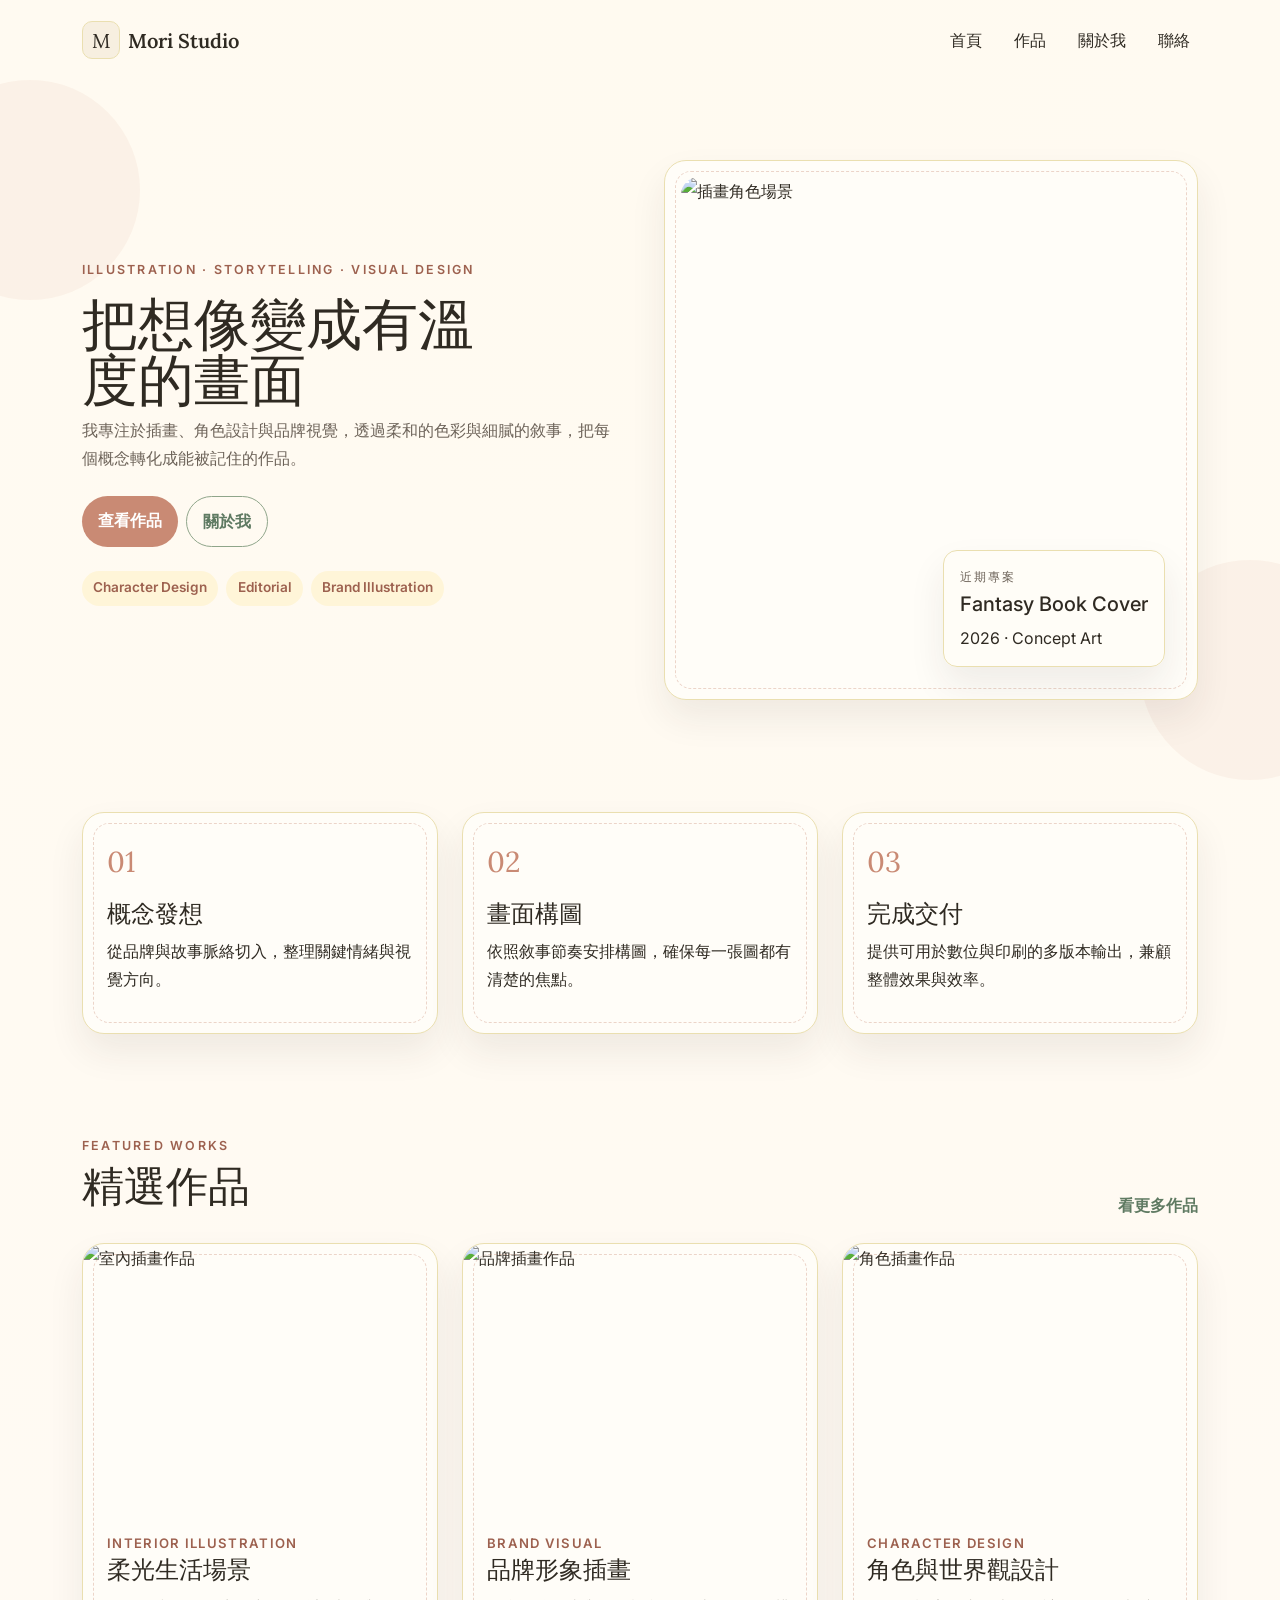
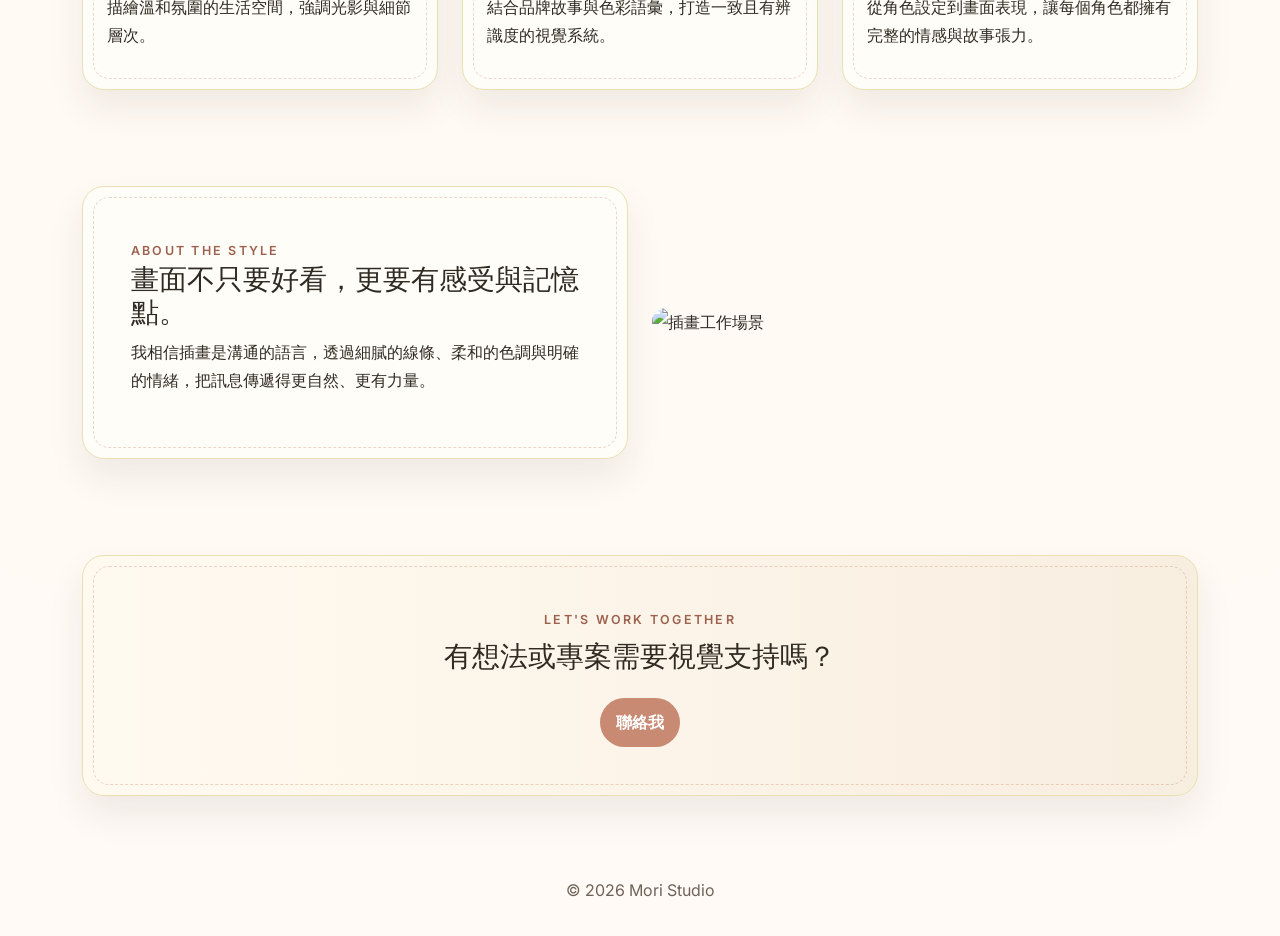
==== index.html @ f073c674 "Add illustration portfolio website" ====
<!DOCTYPE html>
<html lang="zh-Hant">
<head>
  <meta charset="UTF-8">
  <meta name="viewport" content="width=device-width, initial-scale=1.0">
  <title>Mori Studio｜插畫與視覺設計</title>
  <meta name="description" content="插畫與視覺故事設計作品集，專注於角色設計、品牌插畫與概念視覺。">

  <link href="https://cdn.jsdelivr.net/npm/bootstrap@5.3.3/dist/css/bootstrap.min.css" rel="stylesheet">
  <link href="https://fonts.googleapis.com/css2?family=Inter:wght@400;500;600;700&family=Lora:wght@600;700&display=swap" rel="stylesheet">
  <link rel="stylesheet" href="https://cdn.jsdelivr.net/npm/bootstrap-icons@1.11.3/font/bootstrap-icons.min.css">
  <link rel="stylesheet" href="https://unpkg.com/aos@2.7.0/dist/aos.css">
  <link rel="stylesheet" href="style.css">
</head>
<body>
  <div class="page-bg"></div>

  <nav class="navbar navbar-expand-lg py-3">
    <div class="container">
      <a class="navbar-brand d-flex align-items-center gap-2" href="index.html">
        <span class="brand-mark">M</span>
        <span class="fw-semibold">Mori Studio</span>
      </a>
      <button class="navbar-toggler" type="button" data-bs-toggle="collapse" data-bs-target="#navMenu">
        <span class="navbar-toggler-icon"></span>
      </button>
      <div class="collapse navbar-collapse" id="navMenu">
        <ul class="navbar-nav ms-auto align-items-lg-center gap-lg-3">
          <li class="nav-item"><a class="nav-link" href="index.html">首頁</a></li>
          <li class="nav-item"><a class="nav-link" href="projects.html">作品</a></li>
          <li class="nav-item"><a class="nav-link" href="about.html">關於我</a></li>
          <li class="nav-item"><a class="nav-link" href="contact.html">聯絡</a></li>
          
        </ul>
      </div>
    </div>
  </nav>

  <header class="hero-section">
    <div class="container">
      <div class="row align-items-center g-5">
        <div class="col-lg-6" data-aos="fade-right">
          <span class="eyebrow">Illustration · Storytelling · Visual Design</span>
          <h1 class="hero-title">把想像變成有溫度的畫面</h1>
          <p class="hero-text">我專注於插畫、角色設計與品牌視覺，透過柔和的色彩與細膩的敘事，把每個概念轉化成能被記住的作品。</p>
          <div class="d-flex gap-2 flex-wrap mt-4">
            <a class="btn btn-primary-custom" href="projects.html">查看作品</a>
            <a class="btn btn-secondary-custom" href="about.html">關於我</a>
          </div>
          <div class="mt-4 d-flex flex-wrap gap-2">
            <span class="tag-pill">Character Design</span>
            <span class="tag-pill">Editorial</span>
            <span class="tag-pill">Brand Illustration</span>
          </div>
        </div>
        <div class="col-lg-6" data-aos="fade-left">
          <div class="hero-visual card-surface">
            <div class="visual-frame">
              <img src="https://images.unsplash.com/photo-1513360371669-4adf3dd7dff8?auto=format&fit=crop&w=900&q=80" alt="插畫角色場景">
            </div>
            <div class="floating-card">
              <p class="small-label">近期專案</p>
              <h5>Fantasy Book Cover</h5>
              <span>2026 · Concept Art</span>
            </div>
          </div>
        </div>
      </div>
    </div>
  </header>

  <main>
    <section class="py-5">
      <div class="container">
        <div class="row g-4">
          <div class="col-md-4" data-aos="fade-up">
            <div class="info-card card-surface p-4 h-100">
              <span class="info-number">01</span>
              <h4>概念發想</h4>
              <p>從品牌與故事脈絡切入，整理關鍵情緒與視覺方向。</p>
            </div>
          </div>
          <div class="col-md-4" data-aos="fade-up" data-aos-delay="100">
            <div class="info-card card-surface p-4 h-100">
              <span class="info-number">02</span>
              <h4>畫面構圖</h4>
              <p>依照敘事節奏安排構圖，確保每一張圖都有清楚的焦點。</p>
            </div>
          </div>
          <div class="col-md-4" data-aos="fade-up" data-aos-delay="200">
            <div class="info-card card-surface p-4 h-100">
              <span class="info-number">03</span>
              <h4>完成交付</h4>
              <p>提供可用於數位與印刷的多版本輸出，兼顧整體效果與效率。</p>
            </div>
          </div>
        </div>
      </div>
    </section>

    <section class="py-5">
      <div class="container">
        <div class="d-flex justify-content-between align-items-end mb-4">
          <div>
            <span class="eyebrow">Featured Works</span>
            <h2 class="section-title">精選作品</h2>
          </div>
          <a class="text-link" href="projects.html">看更多作品</a>
        </div>
        <div class="row g-4">
          <div class="col-md-6 col-lg-4" data-aos="zoom-in">
            <article class="work-card card-surface h-100">
              <img src="https://images.unsplash.com/photo-1524758631624-e2822e304c36?auto=format&fit=crop&w=900&q=80" alt="室內插畫作品">
              <div class="p-4">
                <span class="work-category">Interior Illustration</span>
                <h4>柔光生活場景</h4>
                <p>描繪溫和氛圍的生活空間，強調光影與細節層次。</p>
              </div>
            </article>
          </div>
          <div class="col-md-6 col-lg-4" data-aos="zoom-in" data-aos-delay="100">
            <article class="work-card card-surface h-100">
              <img src="https://images.unsplash.com/photo-1492691527719-9d1e07e534b4?auto=format&fit=crop&w=900&q=80" alt="品牌插畫作品">
              <div class="p-4">
                <span class="work-category">Brand Visual</span>
                <h4>品牌形象插畫</h4>
                <p>結合品牌故事與色彩語彙，打造一致且有辨識度的視覺系統。</p>
              </div>
            </article>
          </div>
          <div class="col-md-6 col-lg-4" data-aos="zoom-in" data-aos-delay="200">
            <article class="work-card card-surface h-100">
              <img src="https://images.unsplash.com/photo-1517048676732-d65bc937f952?auto=format&fit=crop&w=900&q=80" alt="角色插畫作品">
              <div class="p-4">
                <span class="work-category">Character Design</span>
                <h4>角色與世界觀設計</h4>
                <p>從角色設定到畫面表現，讓每個角色都擁有完整的情感與故事張力。</p>
              </div>
            </article>
          </div>
        </div>
      </div>
    </section>

    <section class="py-5">
      <div class="container">
        <div class="row align-items-center g-4">
          <div class="col-lg-6" data-aos="fade-right">
            <div class="quote-card card-surface p-5">
              <span class="eyebrow">About the Style</span>
              <h3>畫面不只要好看，更要有感受與記憶點。</h3>
              <p>我相信插畫是溝通的語言，透過細膩的線條、柔和的色調與明確的情緒，把訊息傳遞得更自然、更有力量。</p>
            </div>
          </div>
          <div class="col-lg-6" data-aos="fade-left">
            <img class="img-fluid rounded-4" src="https://images.unsplash.com/photo-1515405295579-ba7b45403062?auto=format&fit=crop&w=1100&q=80" alt="插畫工作場景">
          </div>
        </div>
      </div>
    </section>

    <section class="py-5 pb-6">
      <div class="container">
        <div class="cta-banner card-surface p-5 text-center" data-aos="fade-up">
          <span class="eyebrow">Let's Work Together</span>
          <h3 class="mt-2">有想法或專案需要視覺支持嗎？</h3>
          <a class="btn btn-primary-custom mt-3" href="contact.html">聯絡我</a>
        </div>
      </div>
    </section>
  </main>

  <footer class="footer">
    <div class="container text-center">
      <p class="mb-0">© <span id="year"></span> Mori Studio</p>
    </div>
  </footer>

  <script src="https://cdn.jsdelivr.net/npm/bootstrap@5.3.3/dist/js/bootstrap.bundle.min.js"></script>
  <script src="https://unpkg.com/aos@2.7.0/dist/aos.js"></script>
  <script src="script.js"></script>
</body>
</html>
---- style.css ----
:root {
  --bg: #fffaf2;
  --surface: #fffdf8;
  --surface-2: #f7efe0;
  --text: #2f2a22;
  --muted: #6d6359;
  --accent: #c98a74;
  --accent-dark: #9d614f;
  --green: #8fa58a;
  --green-dark: #5f7a62;
  --line: #eadfb0;
  --shadow: 0 18px 36px rgba(47, 42, 34, 0.08);
  --radius: 22px;
}

* {
  box-sizing: border-box;
}

body {
  font-family: 'Inter', sans-serif;
  background:
    radial-gradient(circle at top, #fffaf0 0%, var(--bg) 45%, #fffaf5 100%);
  color: var(--text);
  line-height: 1.75;
  position: relative;
  overflow-x: hidden;
}

h1, h2, h3, h4, .display-font, .section-title {
  font-family: 'Lora', serif;
}

img {
  max-width: 100%;
  display: block;
}

.page-bg::before,
.page-bg::after {
  content: '';
  position: fixed;
  width: 220px;
  height: 220px;
  border-radius: 50%;
  background: rgba(201, 138, 116, 0.08);
  z-index: -1;
}

.page-bg::before {
  top: 80px;
  left: -80px;
}

.page-bg::after {
  right: -80px;
  bottom: 120px;
}

.navbar-brand {
  font-family: 'Lora', serif;
  color: var(--text) !important;
}

.brand-mark {
  width: 38px;
  height: 38px;
  display: inline-grid;
  place-items: center;
  border-radius: 10px;
  background: var(--surface-2);
  border: 1px solid var(--line);
}

.nav-link {
  color: var(--text) !important;
  font-weight: 500;
}

.card-surface {
  position: relative;
  background: var(--surface);
  border: 1px solid var(--line);
  border-radius: var(--radius);
  box-shadow: var(--shadow);
  overflow: hidden;
}

.card-surface::before {
  content: '';
  position: absolute;
  inset: 10px;
  border: 1px dashed rgba(201, 138, 116, 0.35);
  border-radius: calc(var(--radius) - 6px);
  pointer-events: none;
}

.hero-section {
  padding: 5rem 0 4rem;
}

.eyebrow {
  display: inline-block;
  font-size: 0.78rem;
  letter-spacing: 0.18em;
  text-transform: uppercase;
  color: var(--accent-dark);
  font-weight: 600;
}

.hero-title {
  font-size: clamp(3rem, 4.4vw, 4.8rem);
  line-height: 1;
  margin-top: 0.8rem;
  max-width: 12ch;
}

.hero-text {
  color: var(--muted);
  max-width: 56ch;
}

.btn-primary-custom,
.btn-secondary-custom,
.btn-outline-custom {
  border-radius: 999px;
  padding: 0.78rem 1rem;
  font-weight: 600;
}

.btn-primary-custom {
  background: var(--accent);
  border: none;
  color: #fff;
}

.btn-primary-custom:hover {
  background: var(--accent-dark);
  color: #fff;
}

.btn-secondary-custom {
  background: transparent;
  border: 1px solid var(--green);
  color: var(--green-dark);
}

.btn-outline-custom {
  border: 1px solid var(--green-dark);
  color: var(--green-dark);
}

.tag-pill {
  background: #fff5d8;
  color: var(--accent-dark);
  border-radius: 999px;
  padding: 0.35rem 0.7rem;
  font-size: 0.85rem;
  font-weight: 600;
}

.hero-visual {
  padding: 1rem;
  min-height: 540px;
}

.visual-frame {
  border-radius: 18px;
  overflow: hidden;
  height: 100%;
  min-height: 480px;
}

.visual-frame img {
  width: 100%;
  height: 100%;
  object-fit: cover;
}

.floating-card {
  position: absolute;
  right: 2rem;
  bottom: 2rem;
  background: rgba(255, 253, 248, 0.92);
  border: 1px solid var(--line);
  border-radius: 14px;
  padding: 0.9rem 1rem;
  box-shadow: var(--shadow);
}

.small-label {
  font-size: 0.75rem;
  text-transform: uppercase;
  letter-spacing: 0.18em;
  color: var(--muted);
  margin-bottom: 0.3rem;
}

.info-card {
  padding: 1.5rem;
}

.info-card h4,
.info-card h5 {
  margin-top: 0.8rem;
}

.info-number {
  font-size: 1.8rem;
  font-family: 'Lora', serif;
  color: var(--accent);
}

.section-title {
  font-size: 2.6rem;
  margin-top: 0.2rem;
}

.work-card img {
  width: 100%;
  height: 260px;
  object-fit: cover;
}

.work-category {
  color: var(--accent-dark);
  font-size: 0.82rem;
  font-weight: 600;
  letter-spacing: 0.1em;
  text-transform: uppercase;
}

.text-link {
  color: var(--green-dark);
  font-weight: 600;
  text-decoration: none;
}

.quote-card {
  padding: 3rem;
}

.cta-banner {
  background: linear-gradient(90deg, #fffaf0, #f8eee0);
}

.inner-page {
  padding-top: 3rem;
}

.contact-item {
  display: flex;
  align-items: center;
  gap: 0.7rem;
  color: var(--muted);
}

.form-control {
  background: #fffdfa;
  border: 1px solid var(--line);
}

.footer {
  padding: 2rem 0;
  color: var(--muted);
}

@media (max-width: 992px) {
  .hero-section {
    padding-top: 3rem;
  }

  .hero-title {
    max-width: 100%;
  }
}
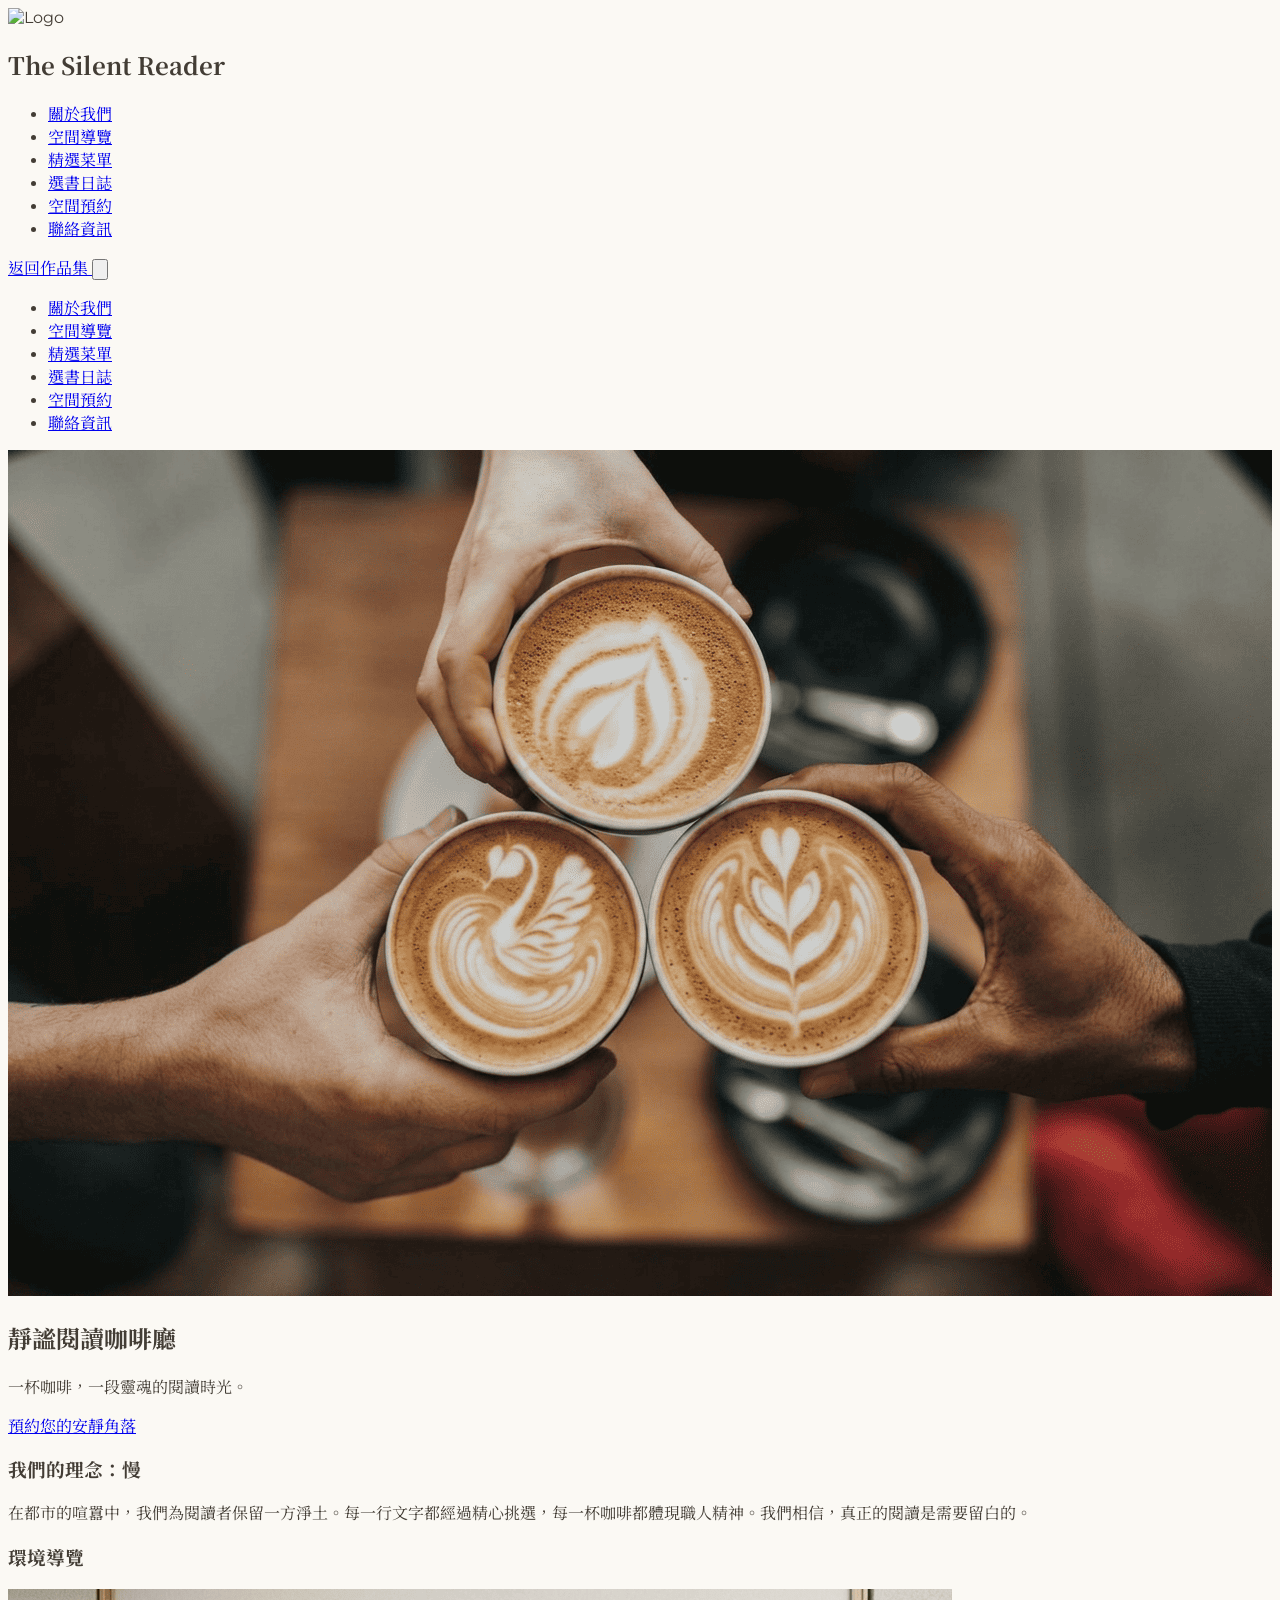
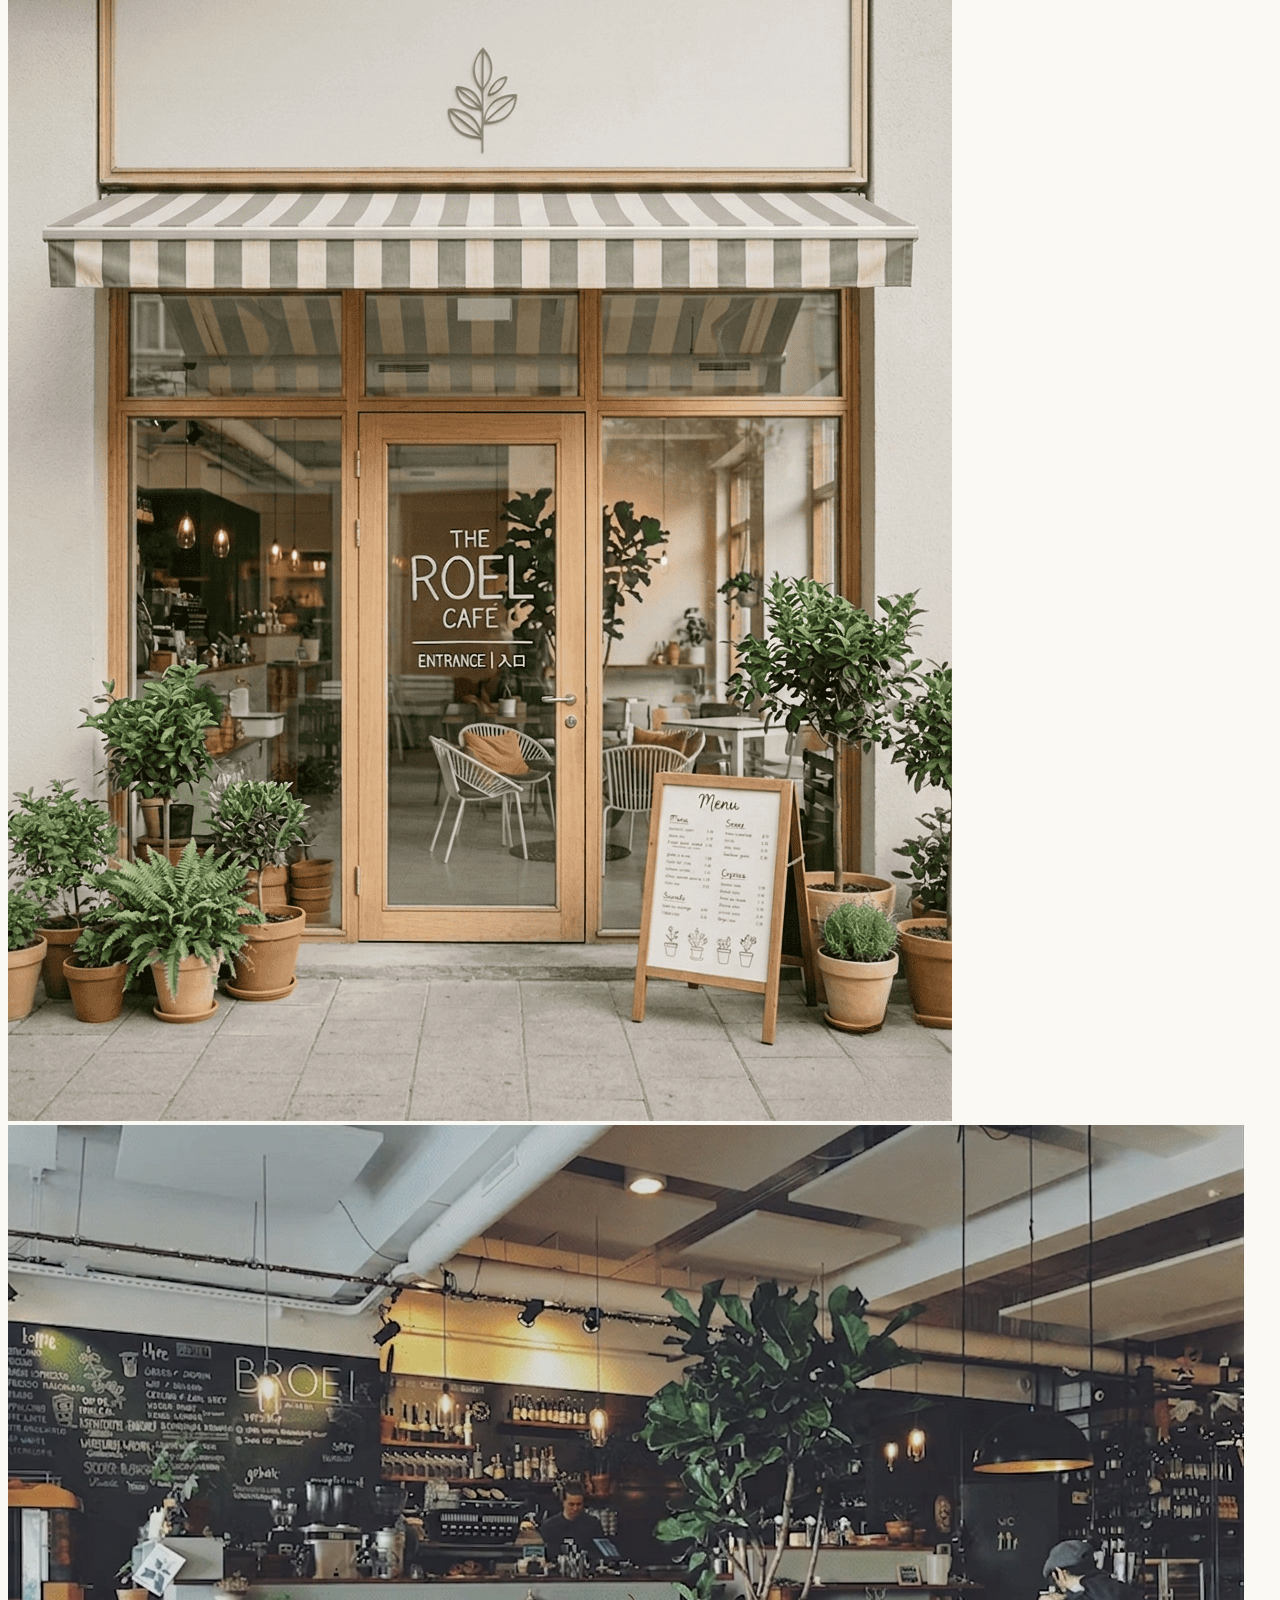
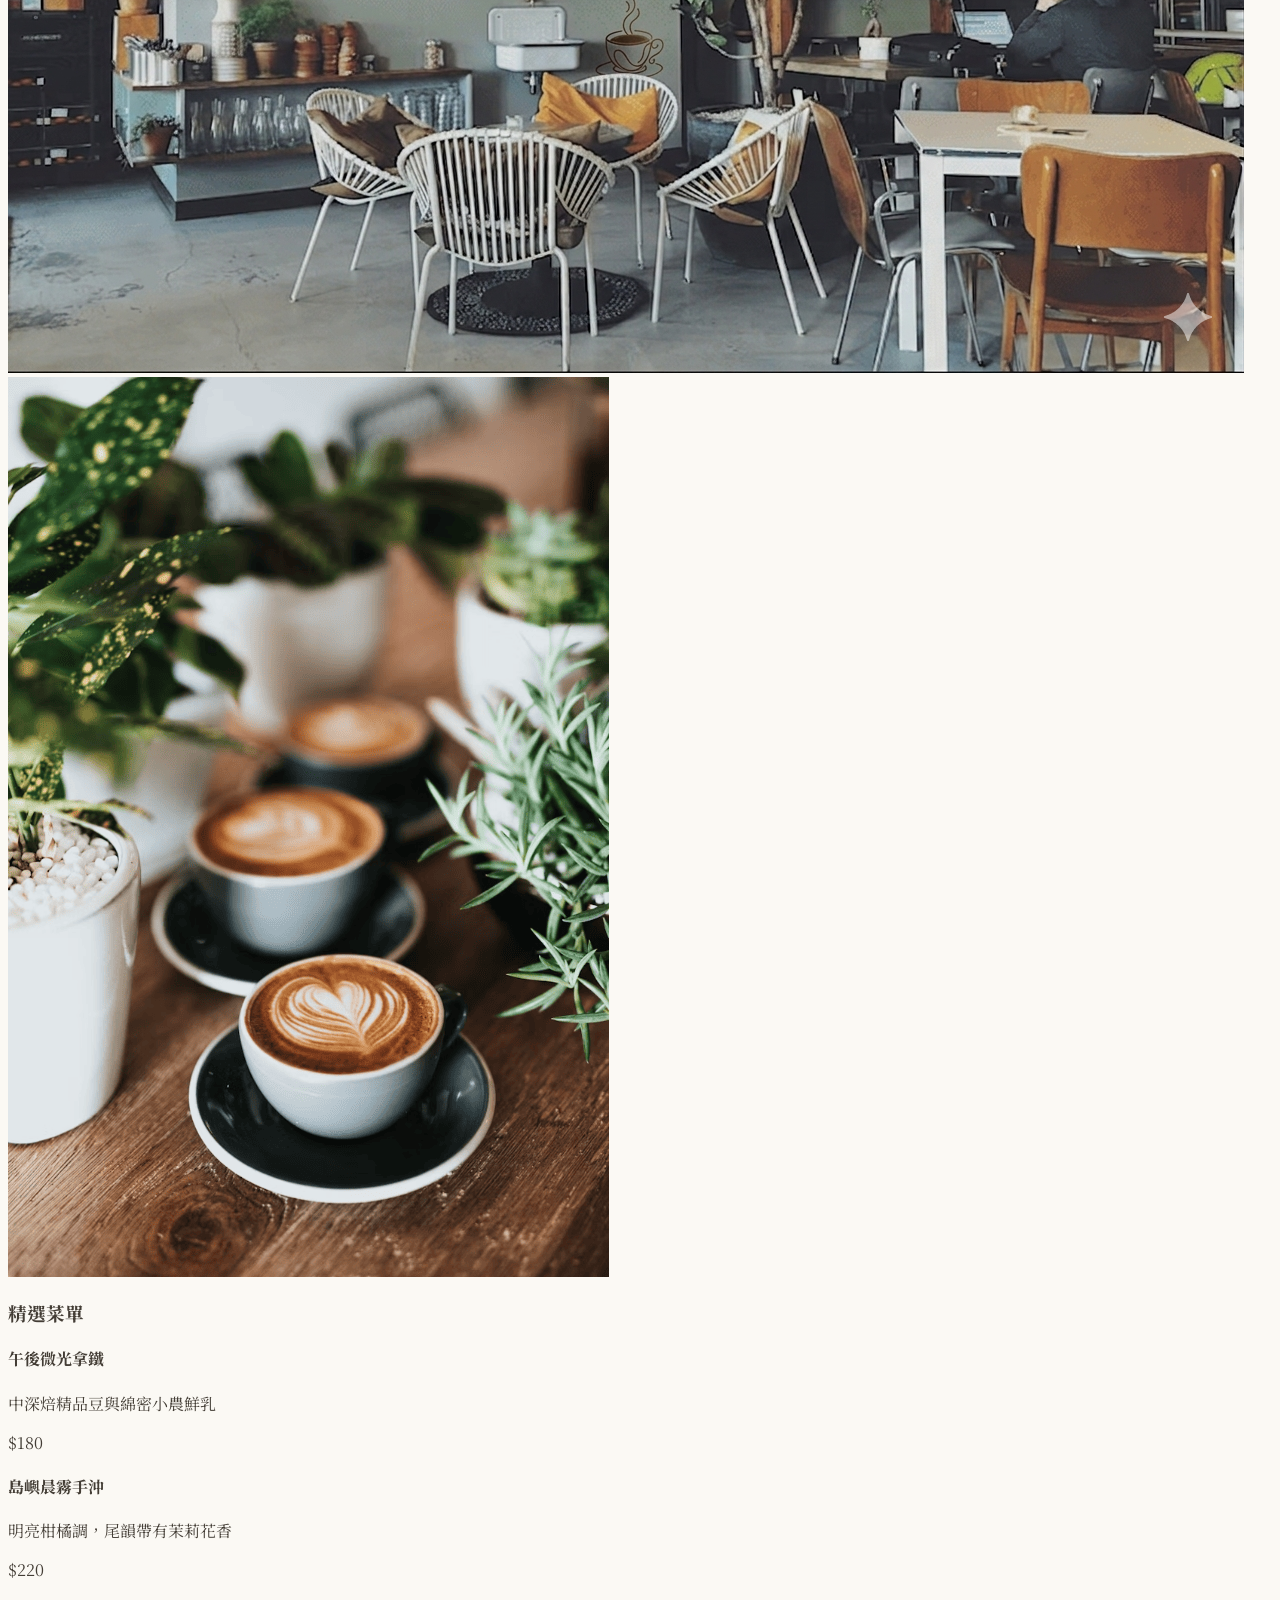
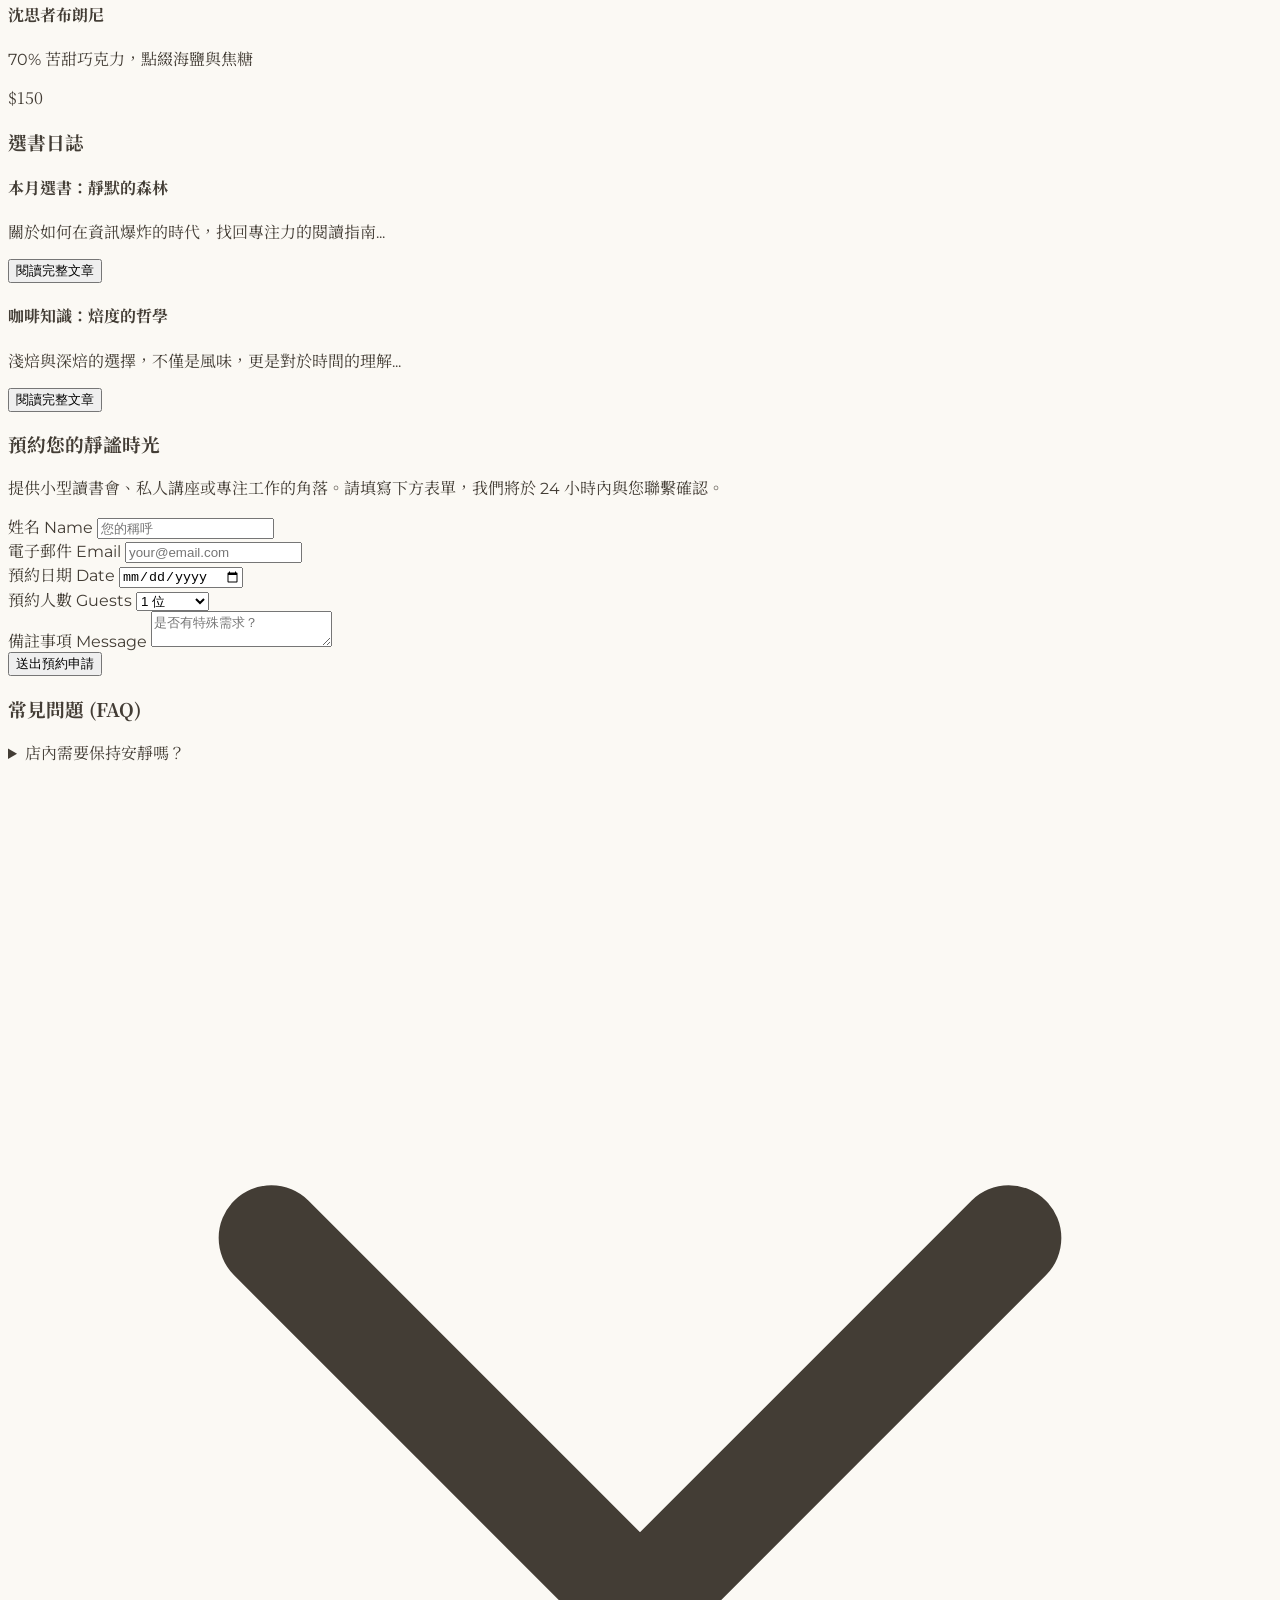
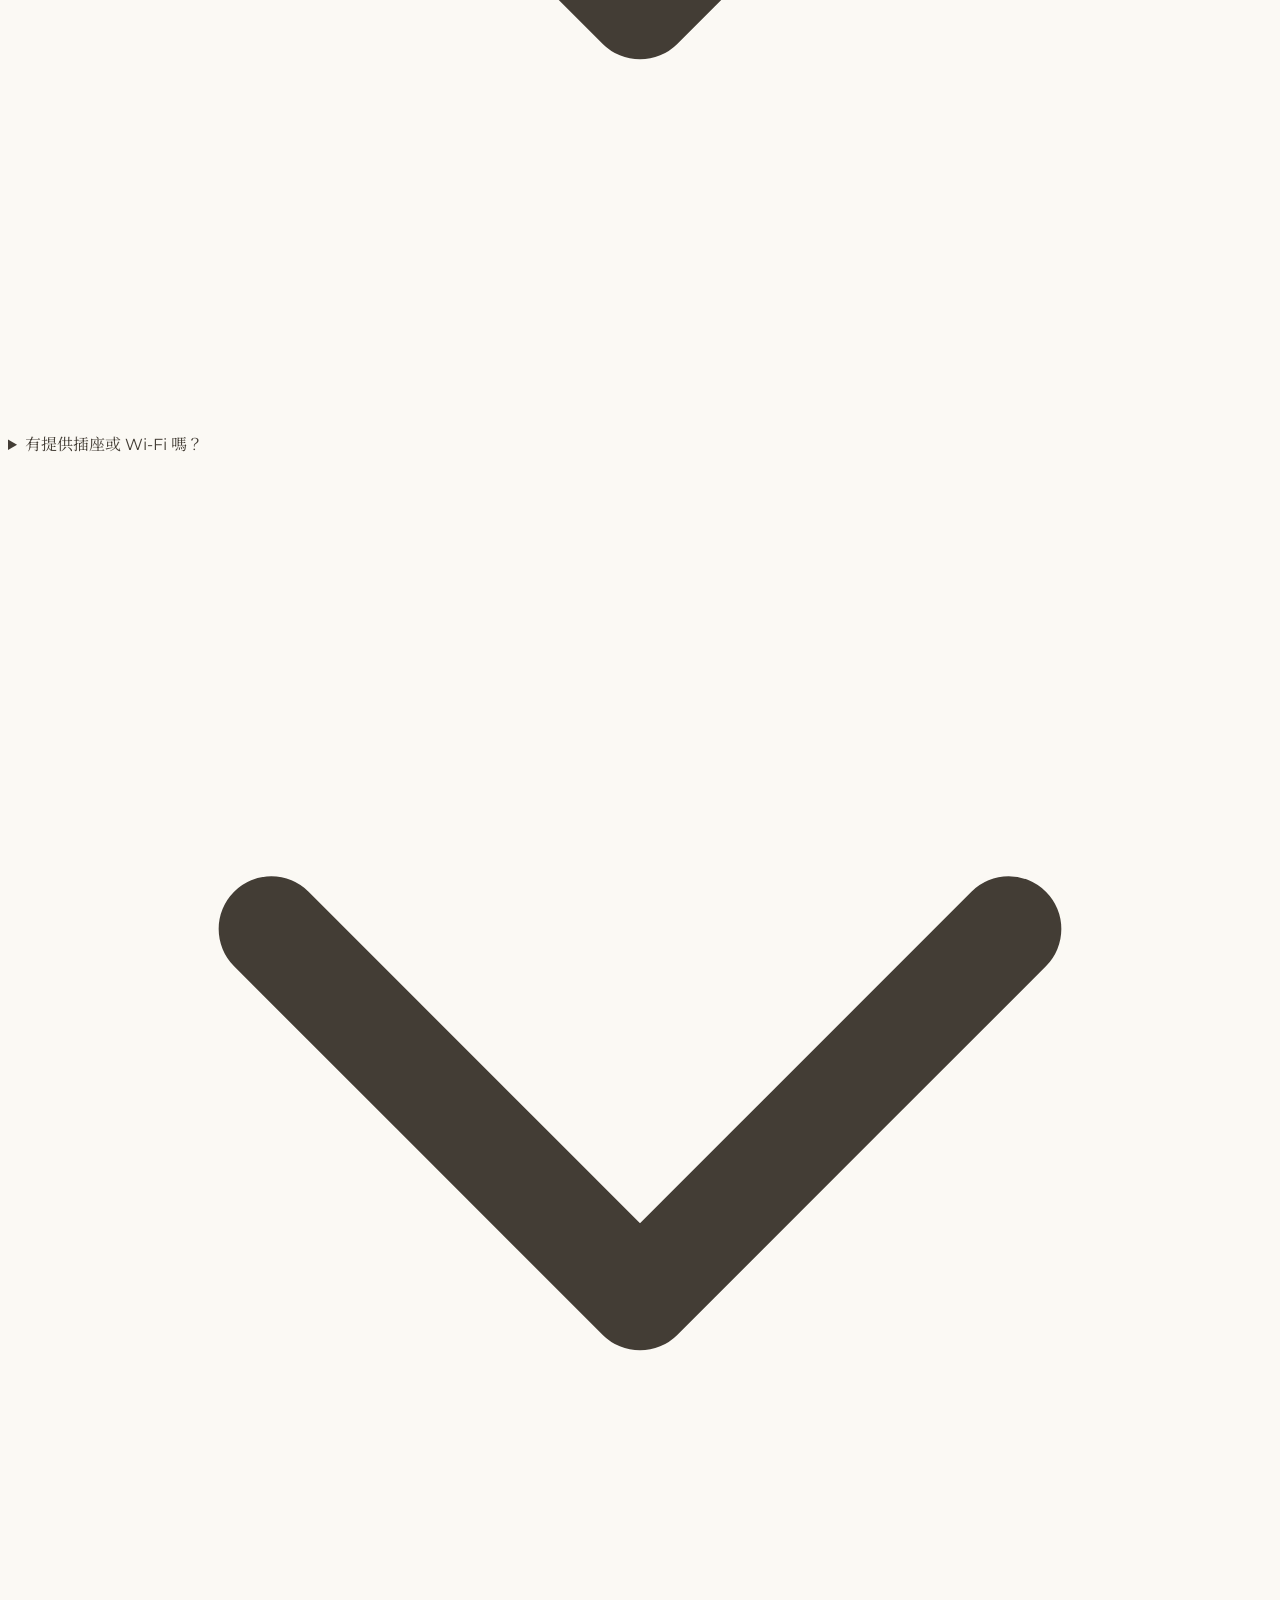
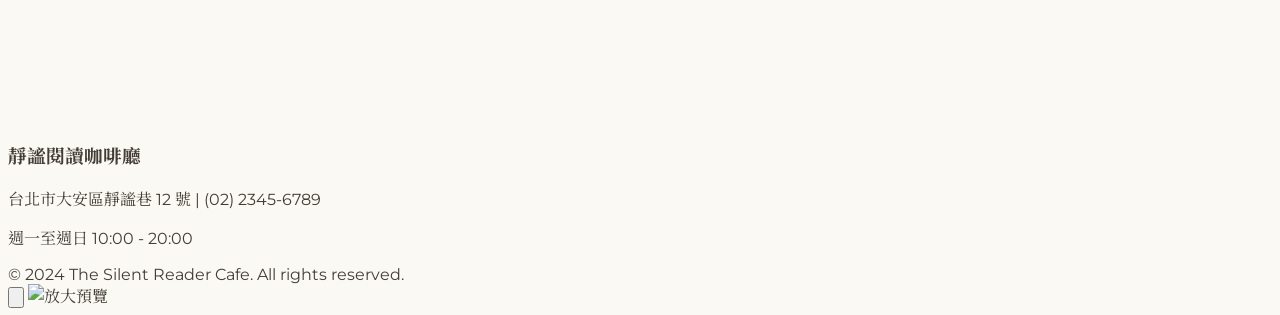
==== commit a32b150f: "建立作品集" ====
--- a/index.html
+++ b/index.html
@@ -1,183 +1,271 @@
 <!DOCTYPE html>
-<html lang="zh-Hant">
+<html lang="zh-Hant" class="scroll-smooth">
 <head>
-  <meta charset="UTF-8">
-  <meta name="viewport" content="width=device-width, initial-scale=1.0">
-  <title>Mori Studio｜插畫與視覺設計</title>
-  <meta name="description" content="插畫與視覺故事設計作品集，專注於角色設計、品牌插畫與概念視覺。">
-
-  <link href="https://cdn.jsdelivr.net/npm/bootstrap@5.3.3/dist/css/bootstrap.min.css" rel="stylesheet">
-  <link href="https://fonts.googleapis.com/css2?family=Inter:wght@400;500;600;700&family=Lora:wght@600;700&display=swap" rel="stylesheet">
-  <link rel="stylesheet" href="https://cdn.jsdelivr.net/npm/bootstrap-icons@1.11.3/font/bootstrap-icons.min.css">
-  <link rel="stylesheet" href="https://unpkg.com/aos@2.7.0/dist/aos.css">
-  <link rel="stylesheet" href="style.css">
+    <meta charset="UTF-8">
+    <meta name="viewport" content="width=device-width, initial-scale=1.0">
+    <title>靜謐閱讀咖啡廳 | The Silent Reader</title>
+    <script src="https://cdn.tailwindcss.com"></script>
+    <link rel="preconnect" href="https://fonts.googleapis.com">
+    <link rel="preconnect" href="https://fonts.gstatic.com" crossorigin>
+    <link href="https://fonts.googleapis.com/css2?family=Montserrat:wght@300;400&family=Noto+Serif+TC:wght@400;700&display=swap" rel="stylesheet">
+    <link rel="stylesheet" href="https://unpkg.com/aos@2.7.0/dist/aos.css">
+    <style>
+        body { font-family: 'Montserrat', 'Noto Serif TC', sans-serif; background-color: #FBF9F4; color: #433D35; }
+        .font-serif { font-family: 'Noto Serif TC', serif; }
+        .hero-gradient { background: linear-gradient(rgba(0,0,0,0.3), rgba(0,0,0,0.3)); }
+    </style>
 </head>
-<body>
-  <div class="page-bg"></div>
-
-  <nav class="navbar navbar-expand-lg py-3">
-    <div class="container">
-      <a class="navbar-brand d-flex align-items-center gap-2" href="index.html">
-        <span class="brand-mark">M</span>
-        <span class="fw-semibold">Mori Studio</span>
-      </a>
-      <button class="navbar-toggler" type="button" data-bs-toggle="collapse" data-bs-target="#navMenu">
-        <span class="navbar-toggler-icon"></span>
-      </button>
-      <div class="collapse navbar-collapse" id="navMenu">
-        <ul class="navbar-nav ms-auto align-items-lg-center gap-lg-3">
-          <li class="nav-item"><a class="nav-link" href="index.html">首頁</a></li>
-          <li class="nav-item"><a class="nav-link" href="projects.html">作品</a></li>
-          <li class="nav-item"><a class="nav-link" href="about.html">關於我</a></li>
-          <li class="nav-item"><a class="nav-link" href="contact.html">聯絡</a></li>
-          
-        </ul>
-      </div>
+<body class="antialiased">
+
+    <nav class="fixed w-full z-50 bg-[#FBF9F4]/90 backdrop-blur-md py-6 border-b border-[#E5DED4]">
+        <div class="container mx-auto px-6 flex justify-between items-center">
+            <div class="flex items-baseline gap-2 md:gap-4 cursor-pointer">
+                <img src="imgs/logo.png" alt="Logo" class="h-6 md:h-8 lg:h-10 w-auto">
+                <h1 class="font-serif text-xl md:text-2xl lg:text-3xl font-bold tracking-widest">The Silent Reader</h1>
+            </div>
+            <div class="flex items-center gap-4 md:gap-8">
+                <ul class="hidden lg:flex gap-8 text-sm uppercase tracking-widest font-light">
+                    <li><a href="#about" class="hover:text-[#A08C75] transition">關於我們</a></li>
+                    <li><a href="#space" class="hover:text-[#A08C75] transition">空間導覽</a></li>
+                    <li><a href="#menu" class="hover:text-[#A08C75] transition">精選菜單</a></li>
+                    <li><a href="#journal" class="hover:text-[#A08C75] transition">選書日誌</a></li>
+                    <li><a href="#booking" class="hover:text-[#A08C75] transition">空間預約</a></li>
+                    <li><a href="#contact" class="hover:text-[#A08C75] transition">聯絡資訊</a></li>
+                </ul>
+                <div class="flex items-center gap-3">
+                    <a href="index2.html" class="inline-block bg-[#433D35] text-white px-3 py-2 text-[10px] md:text-xs uppercase tracking-widest hover:bg-[#A08C75] transition-colors duration-300 rounded-sm font-medium whitespace-nowrap">
+                        返回作品集
+                    </a>
+                    <button id="menu-toggle" class="lg:hidden text-[#433D35] p-1 focus:outline-none" aria-label="選單">
+                        <svg class="w-6 h-6" fill="none" stroke="currentColor" viewBox="0 0 24 24">
+                            <path id="menu-icon" stroke-linecap="round" stroke-linejoin="round" stroke-width="2" d="M4 6h16M4 12h16M4 18h16"></path>
+                        </svg>
+                    </button>
+                </div>
+            </div>
+        </div>
+        
+        <!-- 行動版選單 -->
+        <div id="mobile-menu" class="hidden lg:hidden bg-[#FBF9F4]/95 backdrop-blur-md border-t border-[#E5DED4] absolute w-full left-0 top-full py-8 px-6 shadow-xl">
+            <ul class="flex flex-col gap-6 text-sm uppercase tracking-widest font-light text-center">
+                <li><a href="#about" class="mobile-link hover:text-[#A08C75] transition">關於我們</a></li>
+                <li><a href="#space" class="mobile-link hover:text-[#A08C75] transition">空間導覽</a></li>
+                <li><a href="#menu" class="mobile-link hover:text-[#A08C75] transition">精選菜單</a></li>
+                <li><a href="#journal" class="mobile-link hover:text-[#A08C75] transition">選書日誌</a></li>
+                <li><a href="#booking" class="mobile-link hover:text-[#A08C75] transition">空間預約</a></li>
+                <li><a href="#contact" class="mobile-link hover:text-[#A08C75] transition">聯絡資訊</a></li>
+            </ul>
+        </div>
+    </nav>
+
+    <header class="h-screen relative flex items-center justify-center overflow-hidden">
+        <img src="imgs/4.png" class="absolute w-full h-full object-cover object-top" alt="Cafe">
+        <div class="absolute inset-0 hero-gradient"></div>
+        <div class="relative z-10 text-center text-white px-6" data-aos="fade-up" data-aos-duration="1500">
+            <h2 class="text-6xl md:text-8xl font-serif mb-6">靜謐閱讀咖啡廳</h2>
+            <p class="text-xl md:text-2xl font-light tracking-wide opacity-90">一杯咖啡，一段靈魂的閱讀時光。</p>
+            <a href="#booking" class="mt-10 inline-block border border-white px-8 py-3 hover:bg-white hover:text-[#433D35] transition">預約您的安靜角落</a>
+        </div>
+    </header>
+
+    <section id="about" class="py-24 container mx-auto px-6 text-center" data-aos="fade-up">
+        <h3 class="font-serif text-4xl mb-12">我們的理念：慢</h3>
+        <p class="max-w-3xl mx-auto text-lg leading-relaxed text-[#433D35]/80">
+            在都市的喧囂中，我們為閱讀者保留一方淨土。每一行文字都經過精心挑選，每一杯咖啡都體現職人精神。我們相信，真正的閱讀是需要留白的。
+        </p>
+    </section>
+
+    <section id="space" class="bg-[#E5DED4]/30 py-24">
+        <div class="container mx-auto px-6">
+            <h3 class="font-serif text-4xl mb-16 text-center" data-aos="fade-up">環境導覽</h3>
+            <div class="grid md:grid-cols-3 gap-8">
+                <div class="overflow-hidden rounded-sm" data-aos="zoom-in" data-aos-delay="100"><img src="imgs/1-2.png" class="w-full h-64 object-cover hover:scale-105 transition duration-500" alt="Room"></div>
+                <div class="overflow-hidden rounded-sm" data-aos="zoom-in" data-aos-delay="200"><img src="imgs/2.png" class="w-full h-64 object-cover hover:scale-105 transition duration-500" alt="Books"></div>
+                <div class="overflow-hidden rounded-sm" data-aos="zoom-in" data-aos-delay="300"><img src="imgs/3.png" class="w-full h-64 object-cover hover:scale-105 transition duration-500" alt="Coffee"></div>
+            </div>
+        </div>
+    </section>
+
+    <section id="menu" class="py-24 container mx-auto px-6" data-aos="fade-up">
+        <h3 class="font-serif text-4xl mb-16 text-center">精選菜單</h3>
+        <div class="max-w-2xl mx-auto border-t border-[#A08C75] pt-10">
+            <div class="flex justify-between py-6 border-b border-[#E5DED4]">
+                <div><h4 class="text-xl font-serif">午後微光拿鐵</h4><p class="text-sm">中深焙精品豆與綿密小農鮮乳</p></div>
+                <span class="font-serif text-lg">$180</span>
+            </div>
+            <div class="flex justify-between py-6 border-b border-[#E5DED4]">
+                <div><h4 class="text-xl font-serif">島嶼晨霧手沖</h4><p class="text-sm">明亮柑橘調，尾韻帶有茉莉花香</p></div>
+                <span class="font-serif text-lg">$220</span>
+            </div>
+            <div class="flex justify-between py-6 border-b border-[#E5DED4]">
+                <div><h4 class="text-xl font-serif">沈思者布朗尼</h4><p class="text-sm">70% 苦甜巧克力，點綴海鹽與焦糖</p></div>
+                <span class="font-serif text-lg">$150</span>
+            </div>
+        </div>
+    </section>
+
+    <section id="journal" class="py-24 bg-[#433D35] text-[#FBF9F4]">
+        <div class="container mx-auto px-6">
+            <h3 class="font-serif text-4xl mb-16 text-center" data-aos="fade-up">選書日誌</h3>
+            <div class="grid md:grid-cols-2 gap-12">
+                <div class="p-8 border border-[#A08C75]/30" data-aos="fade-right">
+                    <h4 class="text-2xl font-serif mb-4">本月選書：靜默的森林</h4>
+                    <p class="text-sm leading-relaxed mb-6">關於如何在資訊爆炸的時代，找回專注力的閱讀指南...</p>
+                    <button class="underline underline-offset-4 decoration-[#A08C75]">閱讀完整文章</button>
+                </div>
+                <div class="p-8 border border-[#A08C75]/30" data-aos="fade-left">
+                    <h4 class="text-2xl font-serif mb-4">咖啡知識：焙度的哲學</h4>
+                    <p class="text-sm leading-relaxed mb-6">淺焙與深焙的選擇，不僅是風味，更是對於時間的理解...</p>
+                    <button class="underline underline-offset-4 decoration-[#A08C75]">閱讀完整文章</button>
+                </div>
+            </div>
+        </div>
+    </section>
+
+    <section id="booking" class="py-24 container mx-auto px-6">
+        <div class="grid lg:grid-cols-2 gap-20">
+            <div data-aos="fade-up">
+                <h3 class="font-serif text-4xl mb-8">預約您的靜謐時光</h3>
+                <p class="mb-10 text-[#433D35]/70 leading-relaxed">提供小型讀書會、私人講座或專注工作的角落。請填寫下方表單，我們將於 24 小時內與您聯繫確認。</p>
+                
+                <form class="space-y-6">
+                    <div class="grid md:grid-cols-2 gap-6">
+                        <div class="flex flex-col border-b border-[#E5DED4] pb-2">
+                            <label class="text-[10px] uppercase tracking-widest mb-1 text-[#A08C75]">姓名 Name</label>
+                            <input type="text" placeholder="您的稱呼" class="bg-transparent outline-none py-1 placeholder:text-[#433D35]/30">
+                        </div>
+                        <div class="flex flex-col border-b border-[#E5DED4] pb-2">
+                            <label class="text-[10px] uppercase tracking-widest mb-1 text-[#A08C75]">電子郵件 Email</label>
+                            <input type="email" placeholder="your@email.com" class="bg-transparent outline-none py-1 placeholder:text-[#433D35]/30">
+                        </div>
+                    </div>
+                    <div class="grid md:grid-cols-2 gap-6">
+                        <div class="flex flex-col border-b border-[#E5DED4] pb-2">
+                            <label class="text-[10px] uppercase tracking-widest mb-1 text-[#A08C75]">預約日期 Date</label>
+                            <input type="date" class="bg-transparent outline-none py-1 text-[#433D35]/50">
+                        </div>
+                        <div class="flex flex-col border-b border-[#E5DED4] pb-2">
+                            <label class="text-[10px] uppercase tracking-widest mb-1 text-[#A08C75]">預約人數 Guests</label>
+                            <select class="bg-transparent outline-none py-1 text-[#433D35]/50">
+                                <option>1 位</option>
+                                <option>2 位</option>
+                                <option>3-4 位</option>
+                                <option>5 位以上</option>
+                            </select>
+                        </div>
+                    </div>
+                    <div class="flex flex-col border-b border-[#E5DED4] pb-2">
+                        <label class="text-[10px] uppercase tracking-widest mb-1 text-[#A08C75]">備註事項 Message</label>
+                        <textarea rows="2" placeholder="是否有特殊需求？" class="bg-transparent outline-none py-1 placeholder:text-[#433D35]/30 resize-none"></textarea>
+                    </div>
+                    <button type="submit" class="w-full md:w-auto bg-[#433D35] text-white px-12 py-4 text-xs uppercase tracking-widest hover:bg-[#A08C75] transition-colors duration-300 rounded-sm">
+                        送出預約申請
+                    </button>
+                </form>
+            </div>
+            
+            <div id="faq" class="lg:pt-16" data-aos="fade-up" data-aos-delay="200">
+                <div class="bg-[#E5DED4]/20 p-8 md:p-12 rounded-sm border border-[#E5DED4]">
+                    <h3 class="font-serif text-2xl mb-8 border-l-2 border-[#A08C75] pl-4">常見問題 (FAQ)</h3>
+                    <div class="space-y-6">
+                        <details class="group border-b border-[#E5DED4] pb-4">
+                            <summary class="list-none cursor-pointer flex justify-between items-center font-medium hover:text-[#A08C75] transition-colors">
+                                店內需要保持安靜嗎？
+                                <span class="transition-transform duration-300 group-open:rotate-180">
+                                    <svg xmlns="http://www.w3.org/2000/svg" class="h-4 w-4" fill="none" viewBox="0 0 24 24" stroke="currentColor"><path stroke-linecap="round" stroke-linejoin="round" stroke-width="2" d="M19 9l-7 7-7-7" /></svg>
+                                </span>
+                            </summary>
+                            <p class="mt-4 text-sm text-[#433D35]/70 leading-relaxed">是的，我們致力於維護閱讀體驗。店內全面禁菸且請降低交談音量，讓每位讀者都能享受專注的時光。</p>
+                        </details>
+                        <details class="group border-b border-[#E5DED4] pb-4">
+                            <summary class="list-none cursor-pointer flex justify-between items-center font-medium hover:text-[#A08C75] transition-colors">
+                                有提供插座或 Wi-Fi 嗎？
+                                <span class="transition-transform duration-300 group-open:rotate-180">
+                                    <svg xmlns="http://www.w3.org/2000/svg" class="h-4 w-4" fill="none" viewBox="0 0 24 24" stroke="currentColor"><path stroke-linecap="round" stroke-linejoin="round" stroke-width="2" d="M19 9l-7 7-7-7" /></svg>
+                                </span>
+                            </summary>
+                            <p class="mt-4 text-sm text-[#433D35]/70 leading-relaxed">我們提供全店高速 Wi-Fi，特定區域設有電源插座，歡迎攜帶筆電進行低音量工作或閱讀。</p>
+                        </details>
+                    </div>
+                </div>
+            </div>
+        </div>
+    </section>
+
+    <footer id="contact" class="bg-[#E5DED4] py-16">
+        <div class="container mx-auto px-6 text-center">
+            <h3 class="font-serif text-2xl mb-8">靜謐閱讀咖啡廳</h3>
+            <p class="text-sm mb-4">台北市大安區靜謐巷 12 號 | (02) 2345-6789</p>
+            <p class="text-sm mb-8 uppercase tracking-widest">週一至週日 10:00 - 20:00</p>
+            <div class="text-[#A08C75] text-xs">© 2024 The Silent Reader Cafe. All rights reserved.</div>
+        </div>
+    </footer>
+
+    <!-- Lightbox 圖片放大預覽層 -->
+    <div id="lightbox" class="fixed inset-0 z-[100] bg-black/90 flex items-center justify-center opacity-0 pointer-events-none transition-opacity duration-300">
+        <button id="lightbox-close" class="absolute top-6 right-6 text-white hover:text-[#A08C75] transition-colors p-2" aria-label="關閉">
+            <svg class="w-8 h-8" fill="none" stroke="currentColor" viewBox="0 0 24 24"><path stroke-linecap="round" stroke-linejoin="round" stroke-width="2" d="M6 18L18 6M6 6l12 12"></path></svg>
+        </button>
+        <img id="lightbox-img" src="" alt="放大預覽" class="max-w-[90%] max-h-[90vh] object-contain shadow-2xl scale-95 transition-transform duration-300">
     </div>
-  </nav>
-
-  <header class="hero-section">
-    <div class="container">
-      <div class="row align-items-center g-5">
-        <div class="col-lg-6" data-aos="fade-right">
-          <span class="eyebrow">Illustration · Storytelling · Visual Design</span>
-          <h1 class="hero-title">把想像變成有溫度的畫面</h1>
-          <p class="hero-text">我專注於插畫、角色設計與品牌視覺，透過柔和的色彩與細膩的敘事，把每個概念轉化成能被記住的作品。</p>
-          <div class="d-flex gap-2 flex-wrap mt-4">
-            <a class="btn btn-primary-custom" href="projects.html">查看作品</a>
-            <a class="btn btn-secondary-custom" href="about.html">關於我</a>
-          </div>
-          <div class="mt-4 d-flex flex-wrap gap-2">
-            <span class="tag-pill">Character Design</span>
-            <span class="tag-pill">Editorial</span>
-            <span class="tag-pill">Brand Illustration</span>
-          </div>
-        </div>
-        <div class="col-lg-6" data-aos="fade-left">
-          <div class="hero-visual card-surface">
-            <div class="visual-frame">
-              <img src="https://images.unsplash.com/photo-1513360371669-4adf3dd7dff8?auto=format&fit=crop&w=900&q=80" alt="插畫角色場景">
-            </div>
-            <div class="floating-card">
-              <p class="small-label">近期專案</p>
-              <h5>Fantasy Book Cover</h5>
-              <span>2026 · Concept Art</span>
-            </div>
-          </div>
-        </div>
-      </div>
-    </div>
-  </header>
-
-  <main>
-    <section class="py-5">
-      <div class="container">
-        <div class="row g-4">
-          <div class="col-md-4" data-aos="fade-up">
-            <div class="info-card card-surface p-4 h-100">
-              <span class="info-number">01</span>
-              <h4>概念發想</h4>
-              <p>從品牌與故事脈絡切入，整理關鍵情緒與視覺方向。</p>
-            </div>
-          </div>
-          <div class="col-md-4" data-aos="fade-up" data-aos-delay="100">
-            <div class="info-card card-surface p-4 h-100">
-              <span class="info-number">02</span>
-              <h4>畫面構圖</h4>
-              <p>依照敘事節奏安排構圖，確保每一張圖都有清楚的焦點。</p>
-            </div>
-          </div>
-          <div class="col-md-4" data-aos="fade-up" data-aos-delay="200">
-            <div class="info-card card-surface p-4 h-100">
-              <span class="info-number">03</span>
-              <h4>完成交付</h4>
-              <p>提供可用於數位與印刷的多版本輸出，兼顧整體效果與效率。</p>
-            </div>
-          </div>
-        </div>
-      </div>
-    </section>
-
-    <section class="py-5">
-      <div class="container">
-        <div class="d-flex justify-content-between align-items-end mb-4">
-          <div>
-            <span class="eyebrow">Featured Works</span>
-            <h2 class="section-title">精選作品</h2>
-          </div>
-          <a class="text-link" href="projects.html">看更多作品</a>
-        </div>
-        <div class="row g-4">
-          <div class="col-md-6 col-lg-4" data-aos="zoom-in">
-            <article class="work-card card-surface h-100">
-              <img src="https://images.unsplash.com/photo-1524758631624-e2822e304c36?auto=format&fit=crop&w=900&q=80" alt="室內插畫作品">
-              <div class="p-4">
-                <span class="work-category">Interior Illustration</span>
-                <h4>柔光生活場景</h4>
-                <p>描繪溫和氛圍的生活空間，強調光影與細節層次。</p>
-              </div>
-            </article>
-          </div>
-          <div class="col-md-6 col-lg-4" data-aos="zoom-in" data-aos-delay="100">
-            <article class="work-card card-surface h-100">
-              <img src="https://images.unsplash.com/photo-1492691527719-9d1e07e534b4?auto=format&fit=crop&w=900&q=80" alt="品牌插畫作品">
-              <div class="p-4">
-                <span class="work-category">Brand Visual</span>
-                <h4>品牌形象插畫</h4>
-                <p>結合品牌故事與色彩語彙，打造一致且有辨識度的視覺系統。</p>
-              </div>
-            </article>
-          </div>
-          <div class="col-md-6 col-lg-4" data-aos="zoom-in" data-aos-delay="200">
-            <article class="work-card card-surface h-100">
-              <img src="https://images.unsplash.com/photo-1517048676732-d65bc937f952?auto=format&fit=crop&w=900&q=80" alt="角色插畫作品">
-              <div class="p-4">
-                <span class="work-category">Character Design</span>
-                <h4>角色與世界觀設計</h4>
-                <p>從角色設定到畫面表現，讓每個角色都擁有完整的情感與故事張力。</p>
-              </div>
-            </article>
-          </div>
-        </div>
-      </div>
-    </section>
-
-    <section class="py-5">
-      <div class="container">
-        <div class="row align-items-center g-4">
-          <div class="col-lg-6" data-aos="fade-right">
-            <div class="quote-card card-surface p-5">
-              <span class="eyebrow">About the Style</span>
-              <h3>畫面不只要好看，更要有感受與記憶點。</h3>
-              <p>我相信插畫是溝通的語言，透過細膩的線條、柔和的色調與明確的情緒，把訊息傳遞得更自然、更有力量。</p>
-            </div>
-          </div>
-          <div class="col-lg-6" data-aos="fade-left">
-            <img class="img-fluid rounded-4" src="https://images.unsplash.com/photo-1515405295579-ba7b45403062?auto=format&fit=crop&w=1100&q=80" alt="插畫工作場景">
-          </div>
-        </div>
-      </div>
-    </section>
-
-    <section class="py-5 pb-6">
-      <div class="container">
-        <div class="cta-banner card-surface p-5 text-center" data-aos="fade-up">
-          <span class="eyebrow">Let's Work Together</span>
-          <h3 class="mt-2">有想法或專案需要視覺支持嗎？</h3>
-          <a class="btn btn-primary-custom mt-3" href="contact.html">聯絡我</a>
-        </div>
-      </div>
-    </section>
-  </main>
-
-  <footer class="footer">
-    <div class="container text-center">
-      <p class="mb-0">© <span id="year"></span> Mori Studio</p>
-    </div>
-  </footer>
-
-  <script src="https://cdn.jsdelivr.net/npm/bootstrap@5.3.3/dist/js/bootstrap.bundle.min.js"></script>
-  <script src="https://unpkg.com/aos@2.7.0/dist/aos.js"></script>
-  <script src="script.js"></script>
+
+    <script src="https://unpkg.com/aos@2.7.0/dist/aos.js"></script>
+    <script>
+        AOS.init({
+            duration: 1000,
+            once: true,
+            easing: 'ease-in-out'
+        });
+
+        const menuToggle = document.getElementById('menu-toggle');
+        const mobileMenu = document.getElementById('mobile-menu');
+        const menuIcon = document.getElementById('menu-icon');
+
+        // 切換選單顯示/隱藏
+        menuToggle.addEventListener('click', () => {
+            const isHidden = mobileMenu.classList.toggle('hidden');
+            menuIcon.setAttribute('d', isHidden ? 'M4 6h16M4 12h16M4 18h16' : 'M6 18L18 6M6 6l12 12');
+        });
+
+        // 點擊連結後自動關閉選單
+        document.querySelectorAll('.mobile-link').forEach(link => {
+            link.addEventListener('click', () => {
+                mobileMenu.classList.add('hidden');
+                menuIcon.setAttribute('d', 'M4 6h16M4 12h16M4 18h16');
+            });
+        });
+
+        // Lightbox 放大預覽邏輯
+        const lightbox = document.getElementById('lightbox');
+        const lightboxImg = document.getElementById('lightbox-img');
+        const lightboxClose = document.getElementById('lightbox-close');
+
+        // 為環境導覽內的圖片加上點擊事件
+        const tourImages = document.querySelectorAll('#space img');
+        tourImages.forEach(img => {
+            img.classList.add('cursor-pointer');
+            img.addEventListener('click', () => {
+                lightboxImg.src = img.src;
+                lightbox.classList.remove('opacity-0', 'pointer-events-none');
+                // 使用 remove/add 確保縮放動畫執行
+                lightboxImg.classList.remove('scale-95');
+                lightboxImg.classList.add('scale-100');
+                document.body.style.overflow = 'hidden'; // 開啟時鎖定頁面捲動
+            });
+        });
+
+        const closeLightbox = () => {
+            lightbox.classList.add('opacity-0', 'pointer-events-none');
+            lightboxImg.classList.remove('scale-100');
+            lightboxImg.classList.add('scale-95');
+            document.body.style.overflow = ''; // 關閉時恢復頁面捲動
+        };
+
+        lightboxClose.addEventListener('click', closeLightbox);
+        // 點擊背景空白處也能關閉
+        lightbox.addEventListener('click', (e) => {
+            if (e.target === lightbox) closeLightbox();
+        });
+    </script>
 </body>
-</html>
+</html>
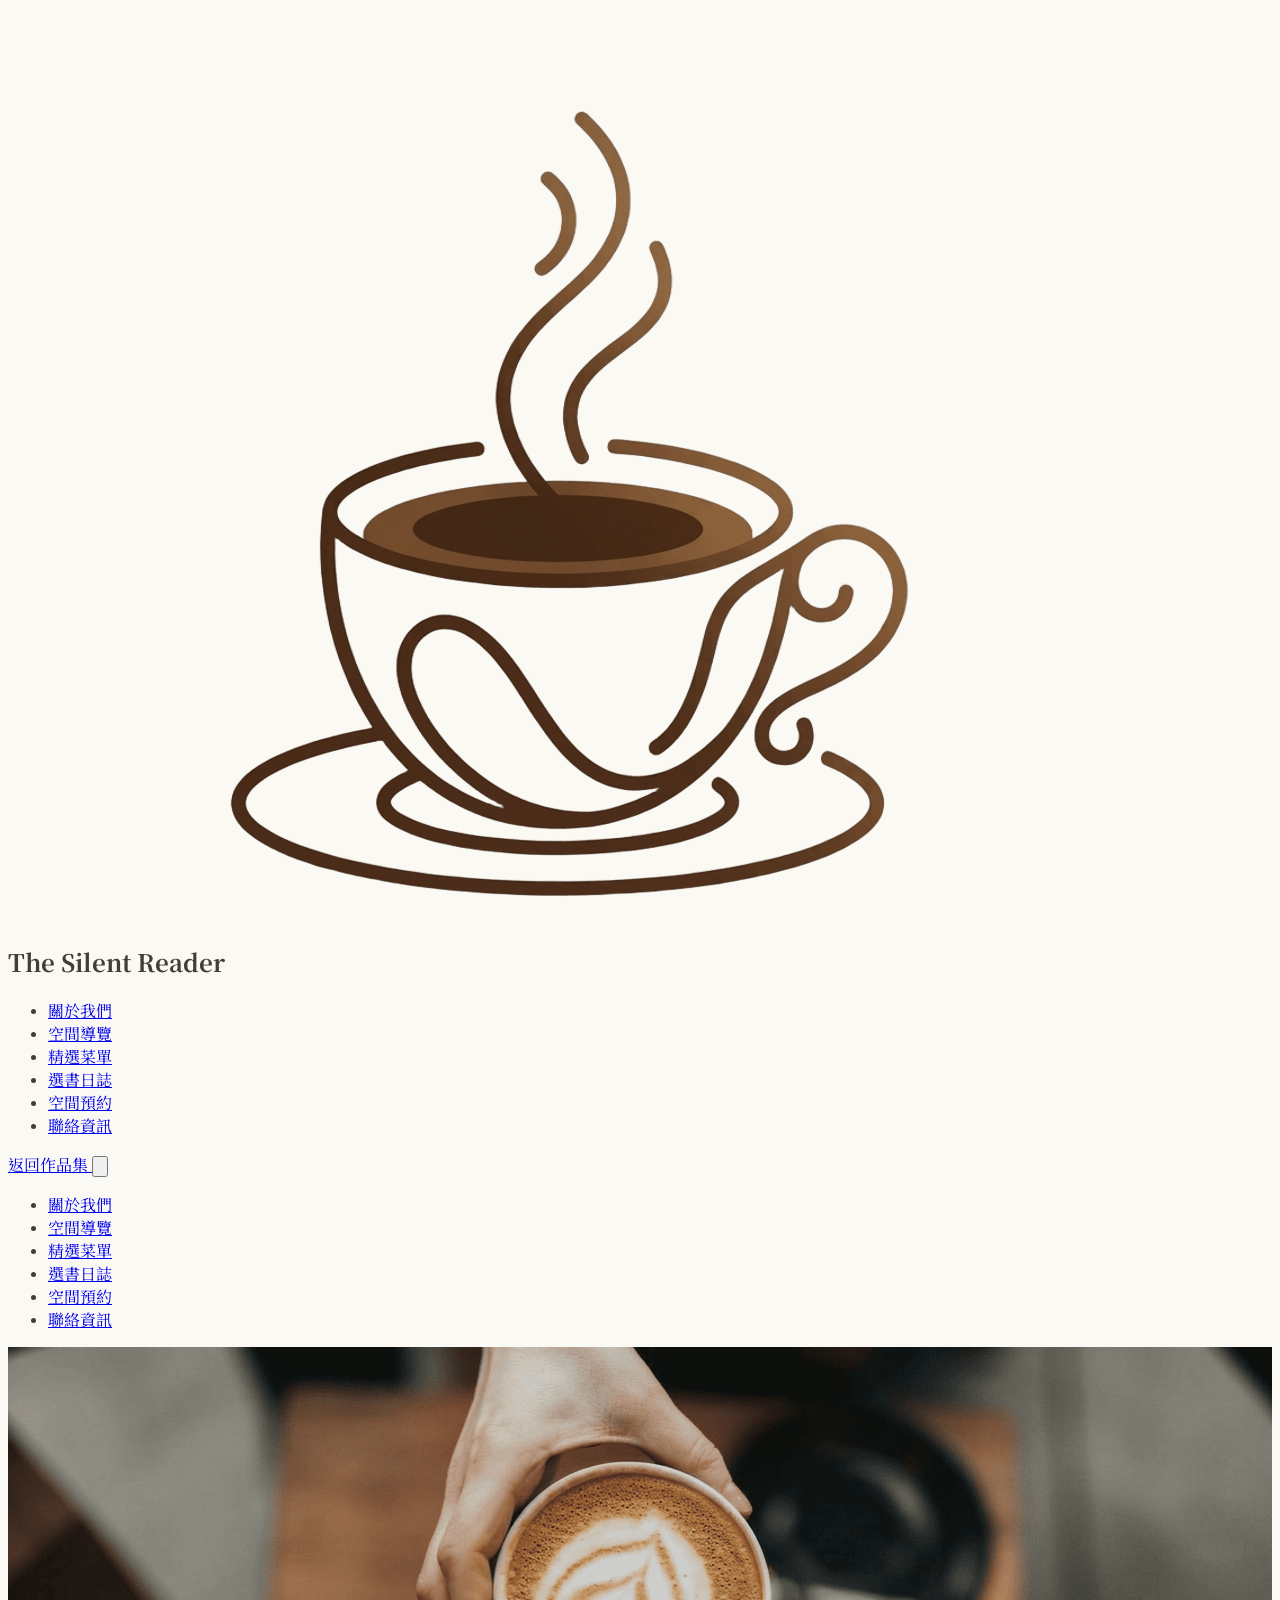
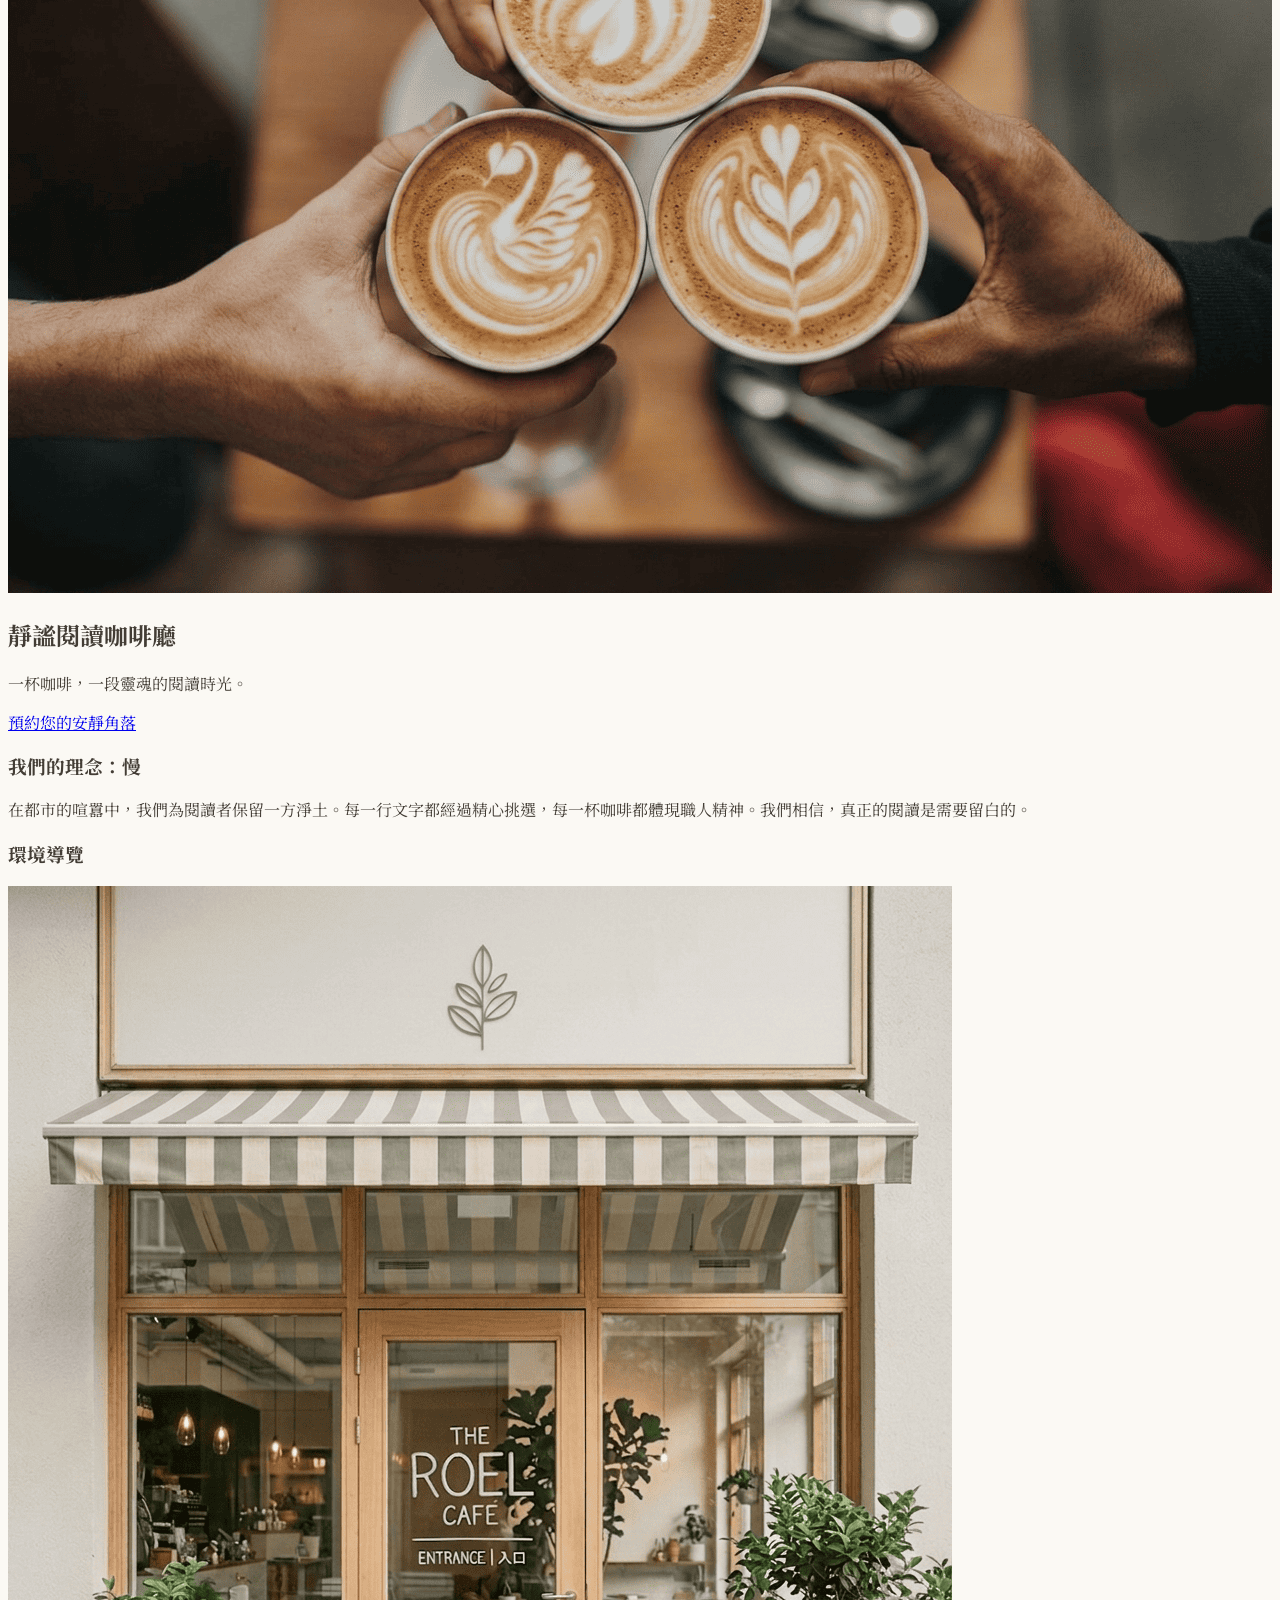
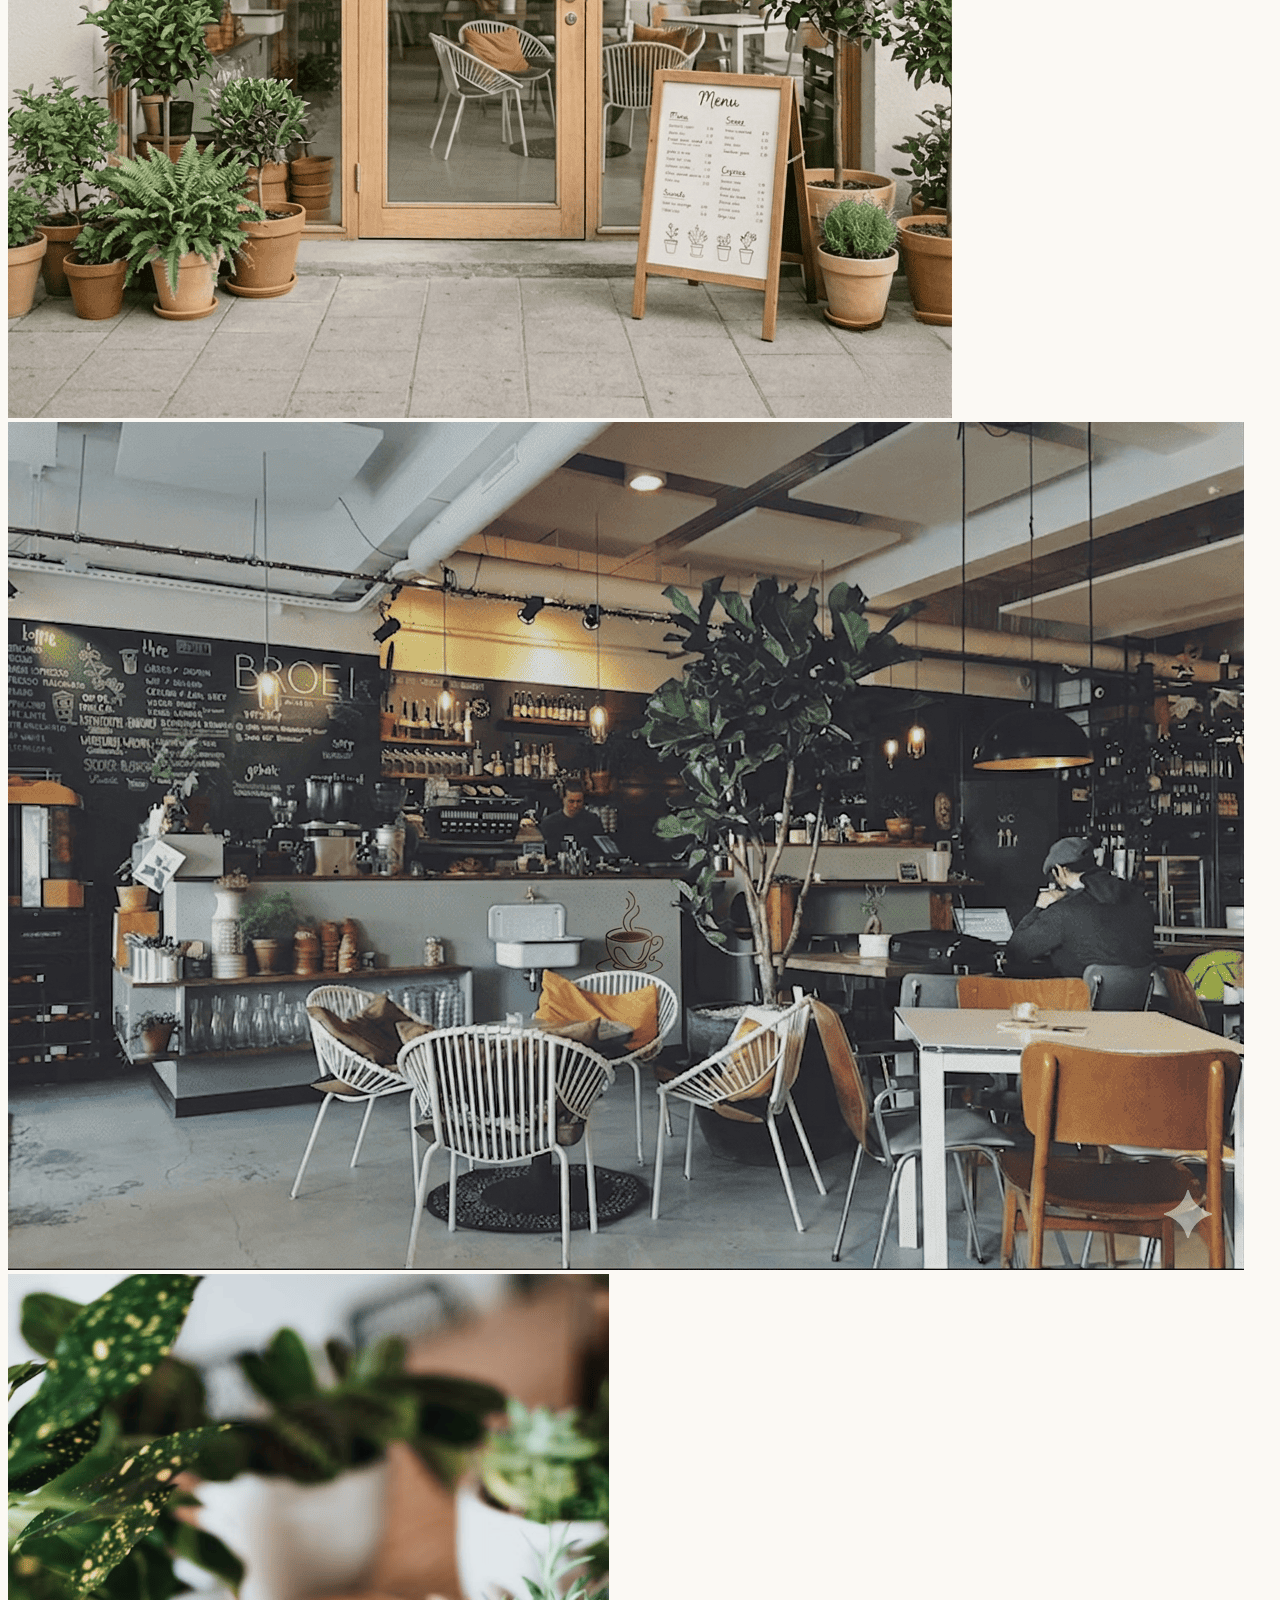
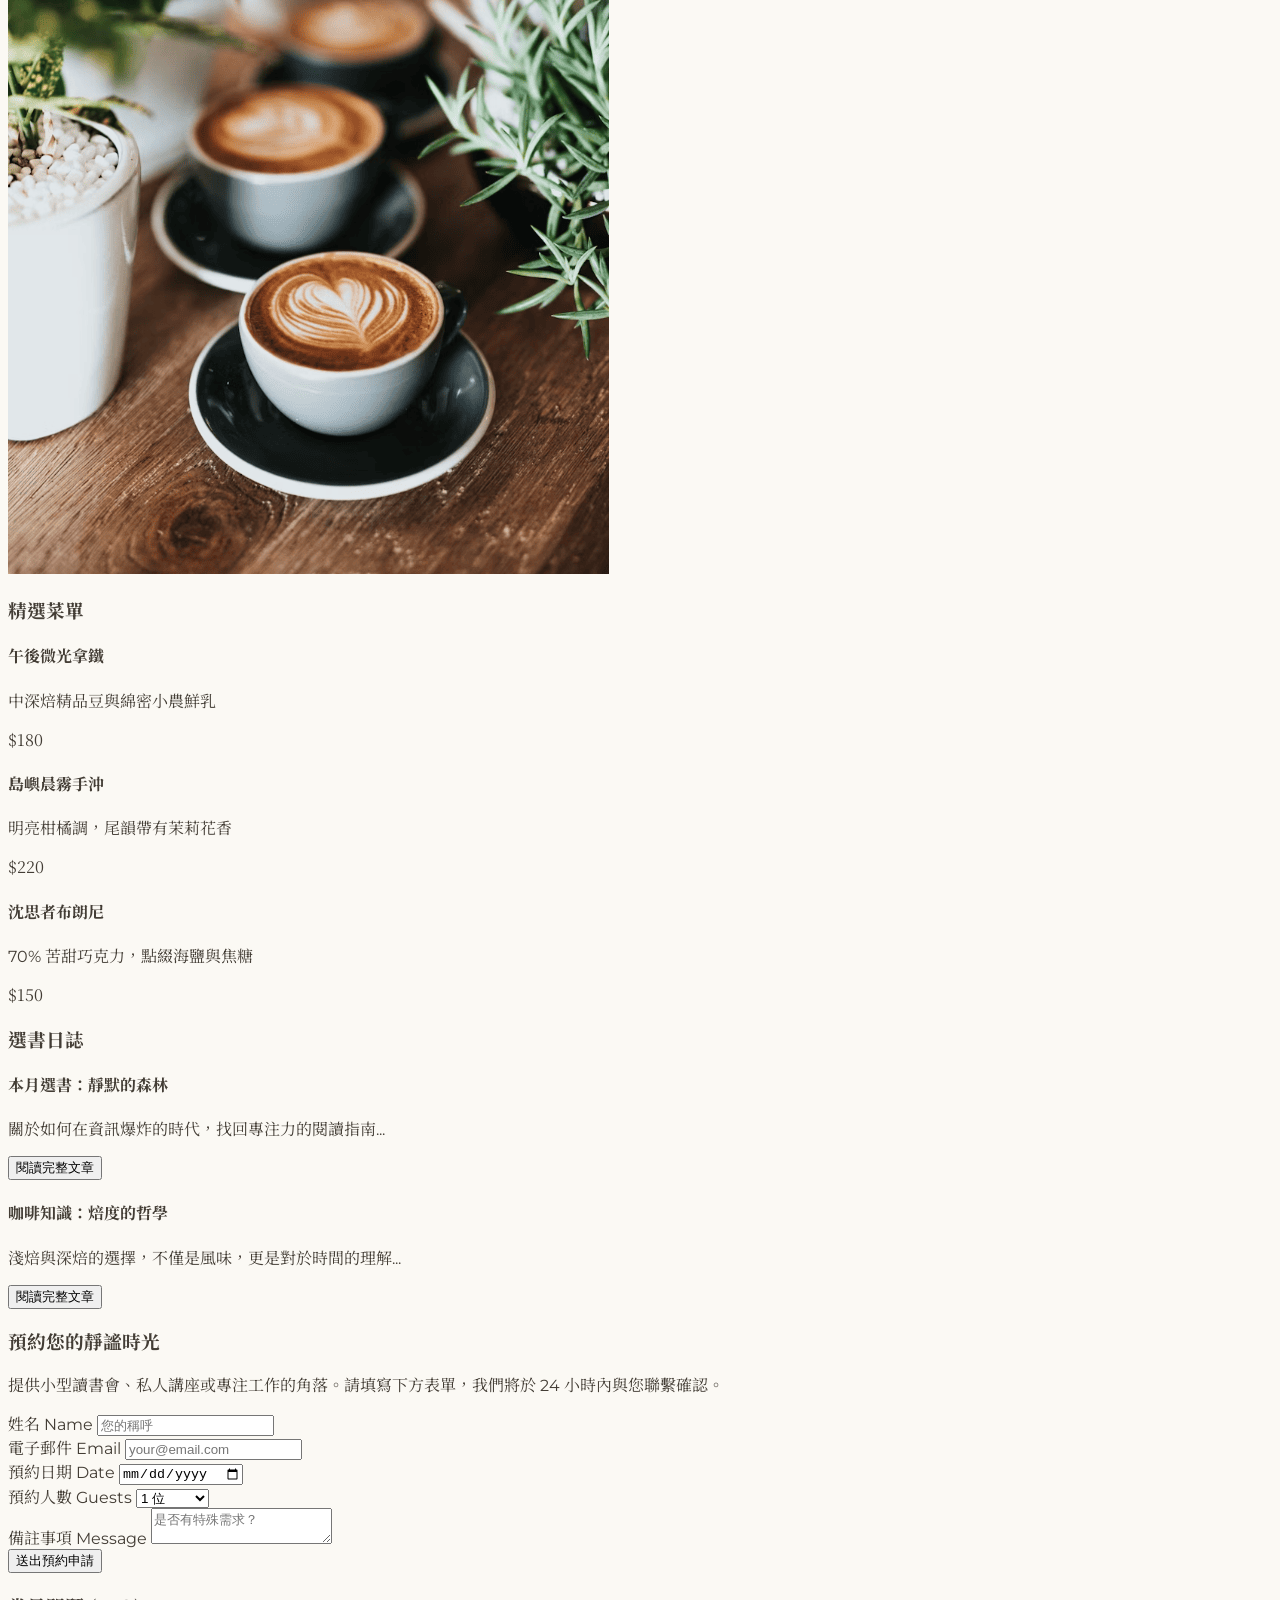
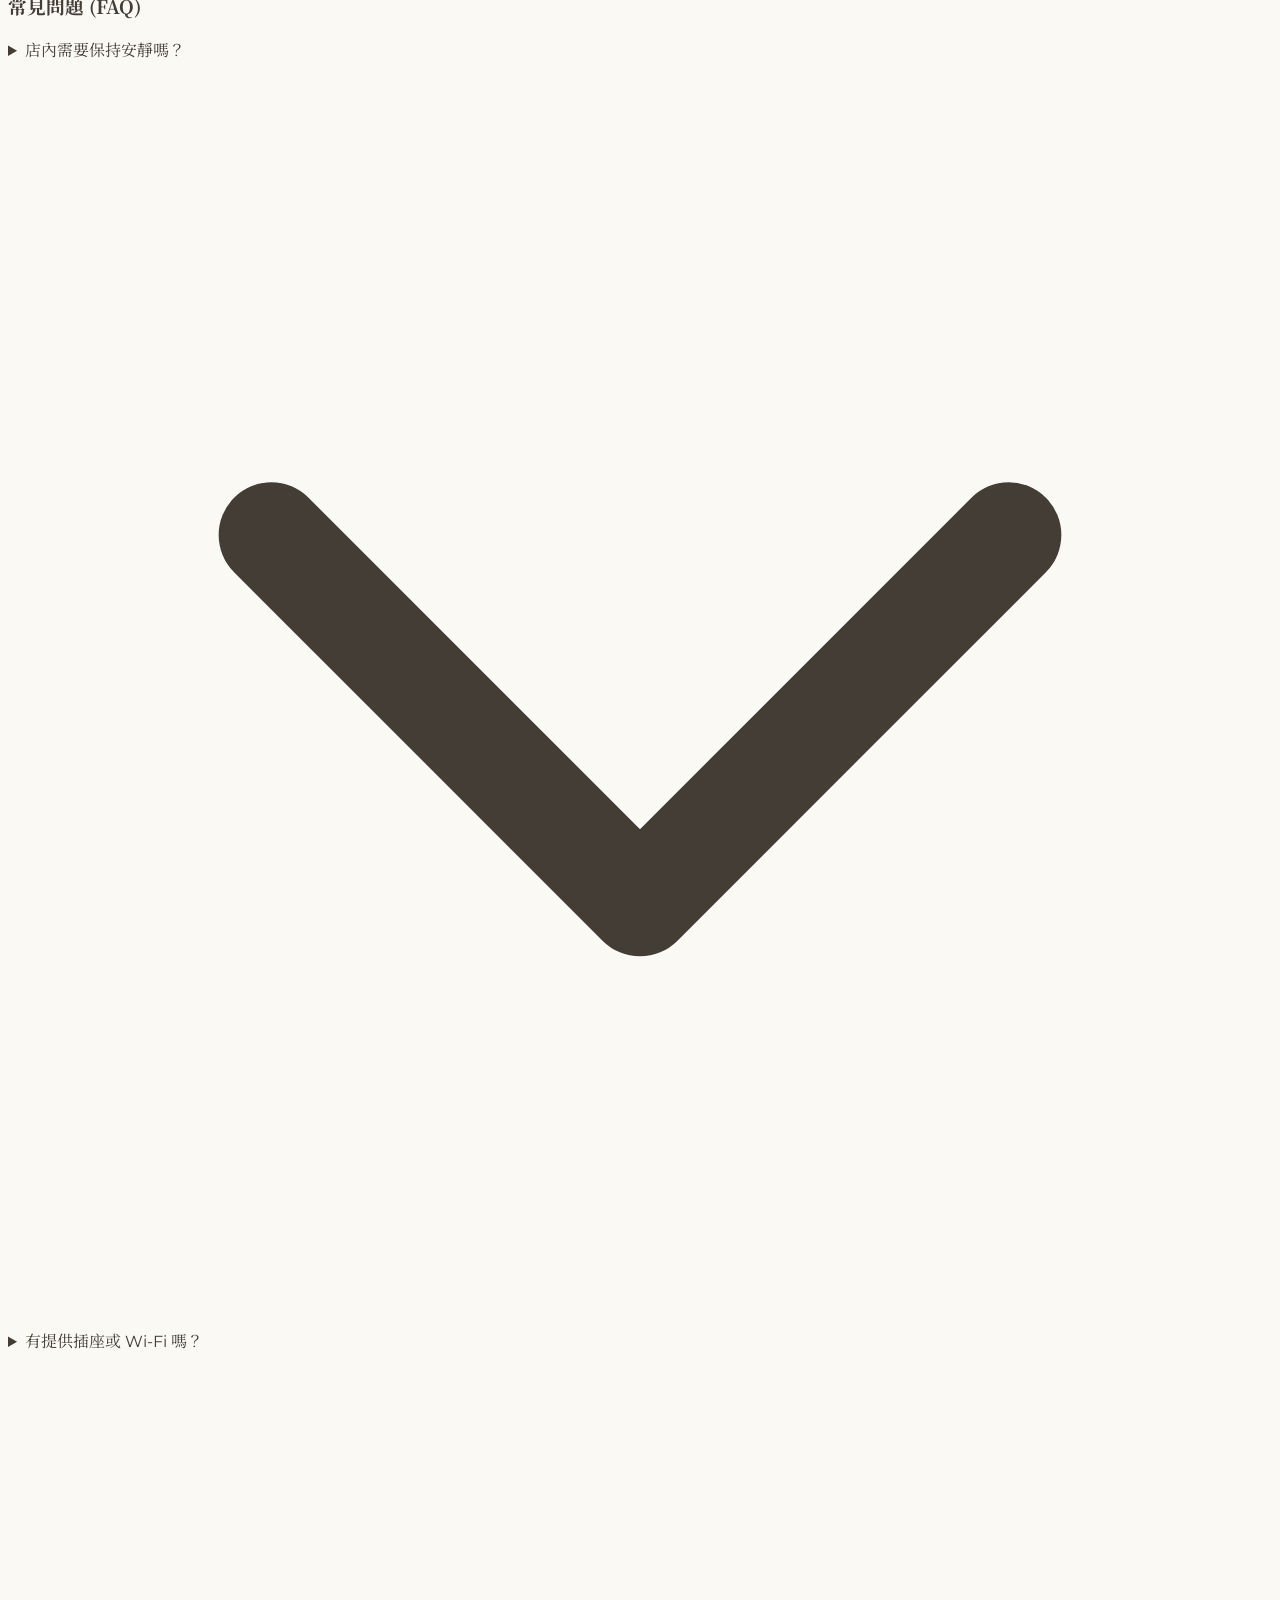
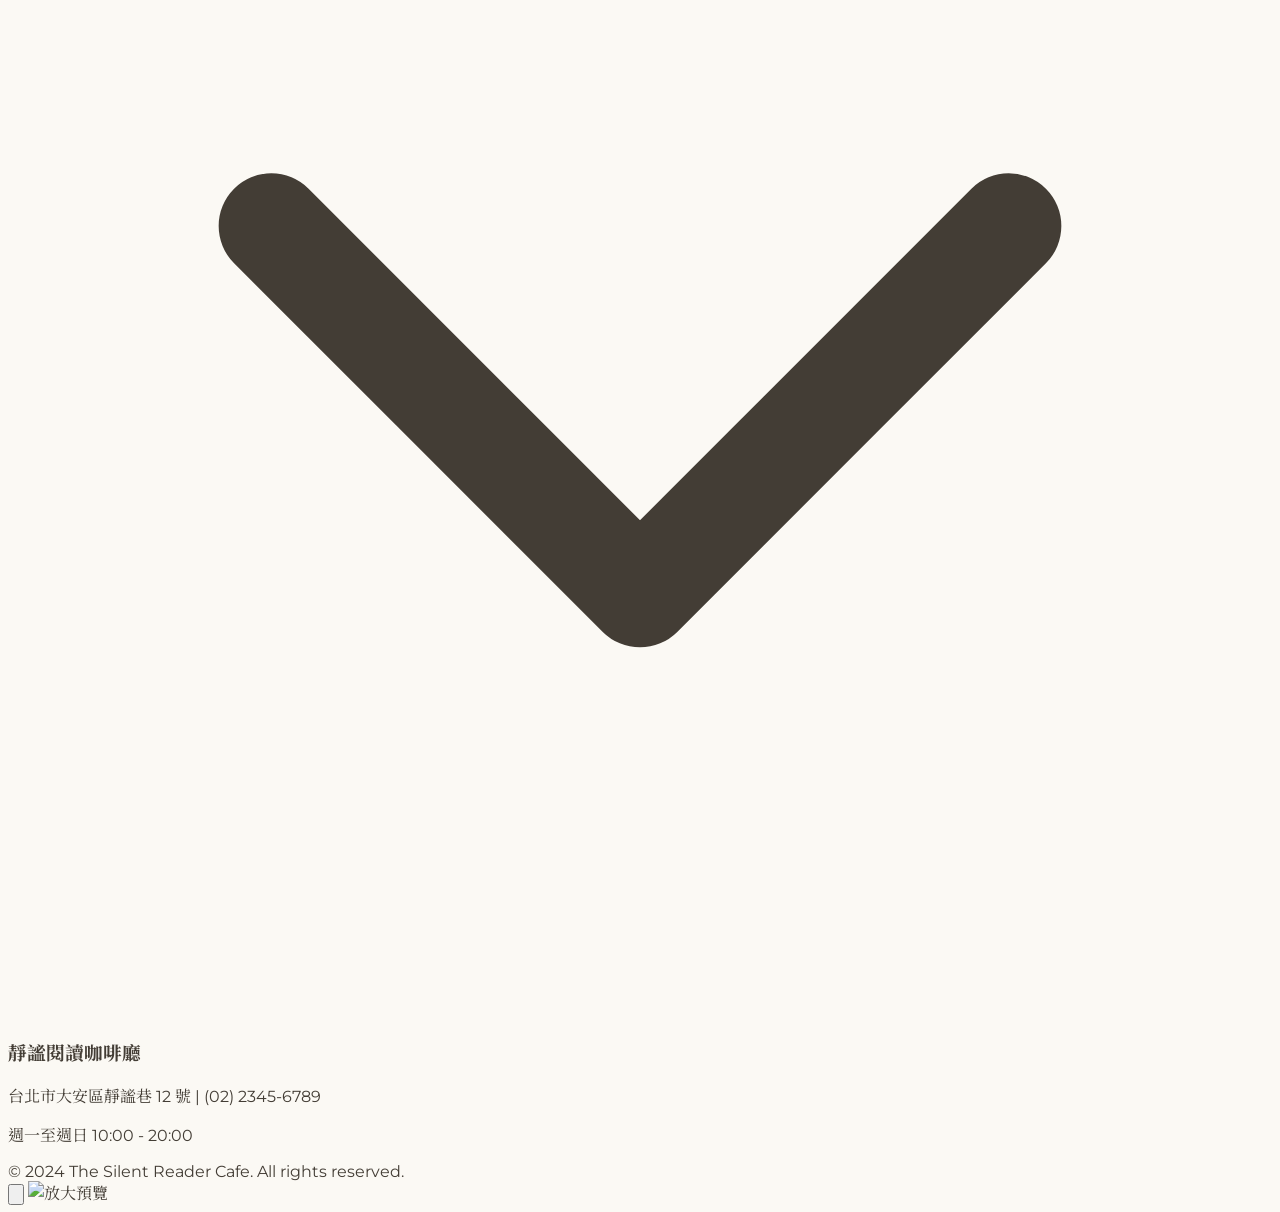
==== commit 23440c2a: "更改LOGO的大小寫名稱" ====
--- a/index.html
+++ b/index.html
@@ -20,7 +20,7 @@
     <nav class="fixed w-full z-50 bg-[#FBF9F4]/90 backdrop-blur-md py-6 border-b border-[#E5DED4]">
         <div class="container mx-auto px-6 flex justify-between items-center">
             <div class="flex items-baseline gap-2 md:gap-4 cursor-pointer">
-                <img src="imgs/logo.png" alt="Logo" class="h-6 md:h-8 lg:h-10 w-auto">
+                <img src="imgs/LOGO.png" alt="Logo" class="h-6 md:h-8 lg:h-10 w-auto">
                 <h1 class="font-serif text-xl md:text-2xl lg:text-3xl font-bold tracking-widest">The Silent Reader</h1>
             </div>
             <div class="flex items-center gap-4 md:gap-8">
